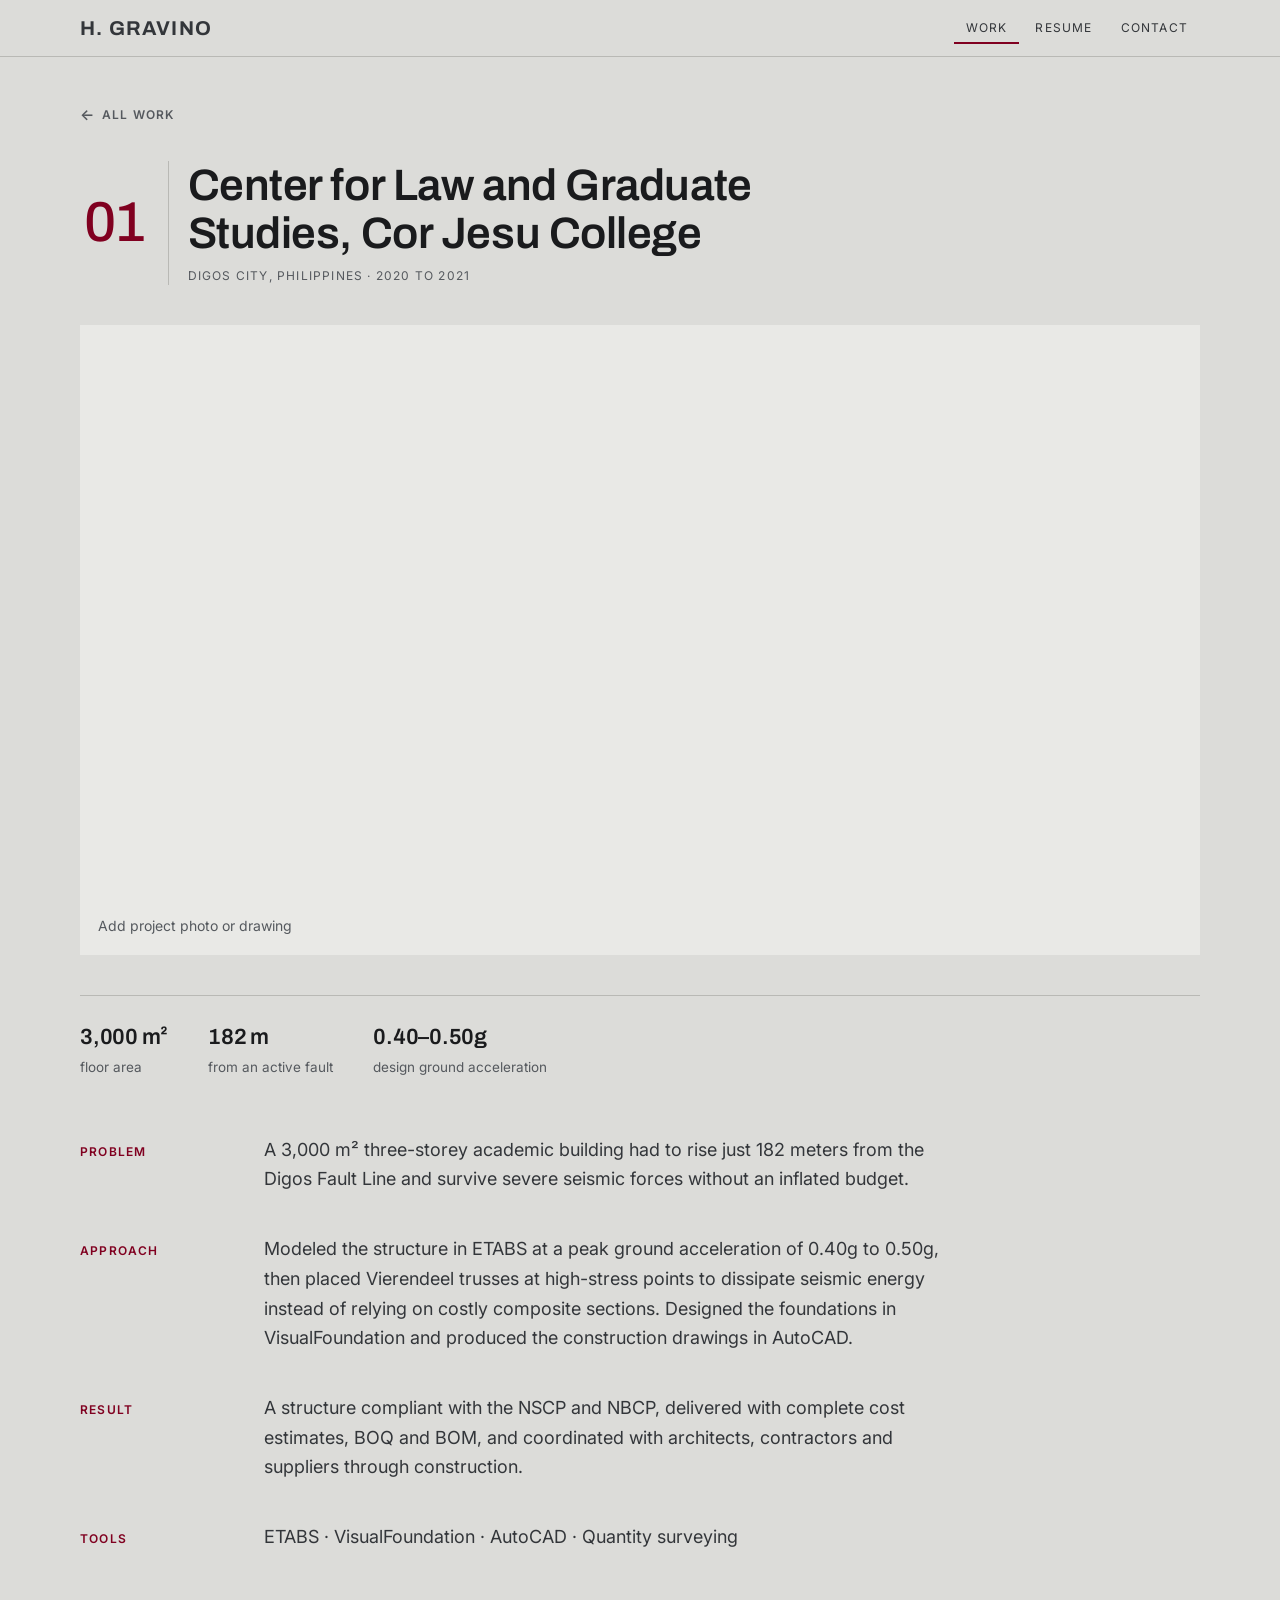
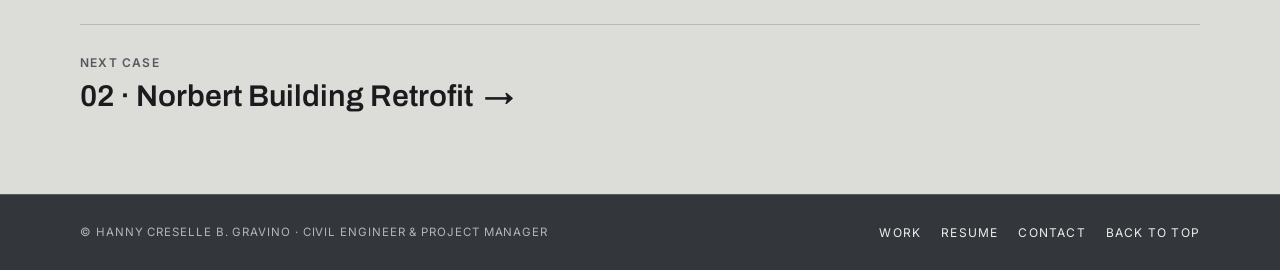
==== case-cor-jesu-law.html @ 407942d7 "Give each selected work case its own page - Home page cases show only the short Problem/Approach/Res" ====
<!doctype html>
<html lang="en">
<head>
<meta charset="utf-8">
<meta name="viewport" content="width=device-width, initial-scale=1">
<title>Center for Law and Graduate Studies · Gravino Engineering</title>
<meta name="description" content="Center for Law and Graduate Studies: A 3,000 m&sup2; academic building just 182 m from the Digos Fault Line, with no room for an inflated budget.">
<link rel="preconnect" href="https://fonts.googleapis.com">
<link rel="preconnect" href="https://fonts.gstatic.com" crossorigin>
<link href="https://fonts.googleapis.com/css2?family=Archivo:wght@500;600;700&family=Inter:wght@400;500;600&display=swap" rel="stylesheet">
<link rel="stylesheet" href="styles.css">
</head>
<body>
<div id="top"></div>

<header class="site-nav">
  <div class="wrap nav-inner">
    <a class="wordmark" href="index.html#top">H. Gravino</a>
    <nav aria-label="Main">
      <ul class="nav-links">
        <li><a href="index.html#work" aria-current="true">Work</a></li>
        <li><a href="resume.html">Resume</a></li>
        <li><a href="contact.html">Contact</a></li>
      </ul>
    </nav>
  </div>
</header>

<main>
  <article class="case-page">
    <div class="wrap">
      <a class="case-back" href="index.html#work">All work</a>
      <div class="case-head">
        <span class="case-num" aria-hidden="true">01</span>
        <div class="case-heading">
          <h1>Center for Law and Graduate Studies, Cor Jesu College</h1>
          <p class="case-meta">Digos City, Philippines &middot; 2020 to 2021</p>
        </div>
      </div>
      <figure class="case-media">
        <div class="case-photo"><span>Add project photo or drawing</span></div>
      </figure>
      <ul class="case-figures">
        <li><strong>3,000 m&sup2;</strong><span>floor area</span></li>
        <li><strong>182 m</strong><span>from an active fault</span></li>
        <li><strong>0.40&ndash;0.50g</strong><span>design ground acceleration</span></li>
      </ul>
      <div class="case-sections">
        <section class="case-section">
          <h2>Problem</h2>
          <p>A 3,000 m&sup2; three-storey academic building had to rise just 182 meters from the Digos Fault Line and survive severe seismic forces without an inflated budget.</p>
        </section>
        <section class="case-section">
          <h2>Approach</h2>
          <p>Modeled the structure in ETABS at a peak ground acceleration of 0.40g to 0.50g, then placed Vierendeel trusses at high-stress points to dissipate seismic energy instead of relying on costly composite sections. Designed the foundations in VisualFoundation and produced the construction drawings in AutoCAD.</p>
        </section>
        <section class="case-section">
          <h2>Result</h2>
          <p>A structure compliant with the NSCP and NBCP, delivered with complete cost estimates, BOQ and BOM, and coordinated with architects, contractors and suppliers through construction.</p>
        </section>
        <section class="case-section">
          <h2>Tools</h2>
          <p>ETABS &middot; VisualFoundation &middot; AutoCAD &middot; Quantity surveying</p>
        </section>
      </div>
      <a class="case-next" href="case-norbert-retrofit.html">
        <span class="case-next-label">Next case</span>
        <span class="case-next-title">02 &middot; Norbert Building Retrofit</span>
      </a>
    </div>
  </article>
</main>

<footer class="site-foot">
  <div class="wrap foot-inner">
    <span>&copy; Hanny Creselle B. Gravino &middot; Civil Engineer &amp; Project Manager</span>
    <nav aria-label="Footer">
      <ul class="foot-links">
        <li><a href="index.html#work">Work</a></li>
        <li><a href="resume.html">Resume</a></li>
        <li><a href="contact.html">Contact</a></li>
        <li><a href="#top">Back to top</a></li>
      </ul>
    </nav>
  </div>
</footer>
</body>
</html>
---- styles.css ----
:root{
  --hero-measure:980px;
  --tab-bar-height:44px;
  --bg:#DCDCD9;
  --panel:#E9E9E6;
  --heading:#1A1B1D;
  --ink:#33363A;
  --ink-muted:#55595E;
  --rule:#B9B9B5;
  --rule-strong:#8A8C8F;
  --button-soft:#C4C4C0;
  --button-soft-hover:#B9B9B5;
  --accent:#800020;
  --accent-on:#FFFFFF;
  --accent-text:#800020;
  --band:#33363A;
  --band-ink:#ECECEA;
  --band-line:rgba(255,255,255,0.18);
  --band-hover:#3B3E43;
  --accent-on-band:#E6A3B0;
  --band-muted:#B4B6B8;
  --card:#E9E9E6;
  --card-line:#C9C9C5;
  --card-hover:#E1E1DD;

  --font-display:'Archivo','Segoe UI',sans-serif;
  --font-body:'Inter','Segoe UI',sans-serif;
}
*{box-sizing:border-box;}
/* The canvas is graphite so short pages continue the footer below it; body keeps the grey page colour. */
html{background:var(--band);}
html:has(.site-foot--light){background:var(--bg);}
body{margin:0;}
[hidden]{display:none !important;}
.sr-only{position:absolute; width:1px; height:1px; overflow:hidden; clip-path:inset(50%); white-space:nowrap;}
body{
  background:var(--bg);
  color:var(--ink);
  font-family:var(--font-body);
  font-size:17px;
  line-height:1.6;
}
@media (prefers-reduced-motion: no-preference){
  html{scroll-behavior:smooth;}
  a, .btn{transition:background-color 180ms, color 180ms, border-color 180ms;}
}
h1,h2,h3{
  font-family:var(--font-display);
  color:var(--heading);
  letter-spacing:-0.01em;
  text-wrap:balance;
  margin:0;
  font-weight:600;
}
p{margin:0;}
.nowrap{white-space:nowrap;}
a{color:inherit;}
a:focus-visible, .btn:focus-visible{outline:3px solid var(--ink); outline-offset:3px;}
.band a:focus-visible, .band .btn:focus-visible{outline-color:var(--band-ink);}
.wrap{
  max-width:1160px;
  margin:0 auto;
  padding-inline:max(20px, env(safe-area-inset-left, 0px)) max(20px, env(safe-area-inset-right, 0px));
}
.label{
  display:flex;
  align-items:center;
  gap:10px;
  font-family:var(--font-body);
  font-size:12px;
  letter-spacing:0.12em;
  text-transform:uppercase;
  color:var(--accent-text);
}
.label::before{content:""; width:20px; height:3px; background:var(--accent); flex:none;}

.btn{
  display:inline-block;
  padding:13px 24px;
  font-family:var(--font-body);
  font-size:13px;
  letter-spacing:0.1em;
  text-transform:uppercase;
  text-decoration:none;
  border:2px solid transparent;
  cursor:pointer;
}
.btn-primary{background:var(--accent); color:var(--accent-on); border-color:var(--accent);}
.btn-primary:hover{background:var(--ink); border-color:var(--ink); color:var(--bg);}
.btn-ghost{border-color:var(--ink); color:var(--ink);}
.btn-ghost:hover{background:var(--accent); border-color:var(--accent); color:var(--accent-on);}

.placeholder{
  border:2px dashed var(--rule-strong);
  padding:18px;
  font-size:15px;
  color:var(--ink-muted);
}
.ph-tag{
  display:inline-block;
  font-family:var(--font-body);
  font-size:11px;
  letter-spacing:0.1em;
  text-transform:uppercase;
  color:var(--accent-text);
  border:1px solid var(--accent);
  padding:2px 8px;
  margin-bottom:8px;
}

/* NAV */
header.site-nav{
  position:sticky;
  top:env(safe-area-inset-top, 0px);
  z-index:10;
  background:var(--bg);
  border-bottom:1px solid var(--rule);
}
.nav-inner{
  display:flex;
  align-items:center;
  justify-content:space-between;
  gap:12px 24px;
  flex-wrap:wrap;
  padding-block:12px;
}
.wordmark{
  font-family:var(--font-display);
  font-weight:700;
  font-size:20px;
  letter-spacing:0.06em;
  text-transform:uppercase;
  text-decoration:none;
}
.nav-links{display:flex; gap:4px; flex-wrap:wrap; list-style:none; margin:0; padding:0;}
.nav-links a{
  display:block;
  padding:6px 12px;
  font-family:var(--font-body);
  font-size:12px;
  letter-spacing:0.1em;
  text-transform:uppercase;
  text-decoration:none;
  color:var(--ink);
}
.nav-links a:hover{background:var(--accent); color:var(--accent-on);}
/* "page" marks the current page; "true" marks the current section (Work, on the case pages). */
.nav-links a[aria-current]{box-shadow:inset 0 -2px 0 var(--accent);}
.nav-links a[aria-current]:hover{box-shadow:none;}

/* PROFILE */
.hero{
  display:flex;
  flex-direction:column;
  align-items:center;
  text-align:center;
  padding-block:64px 48px;
}
.hero h1{
  max-width:var(--hero-measure);
  font-size:clamp(30px, 5vw, 56px);
  line-height:1.1;
  letter-spacing:-0.01em;
}
.specialties{
  list-style:none;
  margin:26px 0 0;
  padding:0;
  display:flex;
  width:fit-content;
  max-width:100%;
  border:1px solid var(--rule-strong);
  border-radius:999px;
  background:var(--panel);
  overflow:hidden;
}
.specialties li{
  padding:12px clamp(12px, 1.7vw, 24px);
  font-family:var(--font-display);
  font-weight:500;
  font-size:clamp(15px, 1.35vw, 17px);
  line-height:1.15;
  letter-spacing:-0.005em;
  white-space:nowrap;
}
.specialties li + li{border-left:1px solid var(--rule-strong);}
@media (max-width:560px){
  .specialties{flex-direction:column; border-radius:28px; width:100%;}
  .specialties li{padding:11px 22px; white-space:normal;}
  .specialties li + li{border-left:none; border-top:1px solid var(--rule-strong);}
}
.hero .actions{margin-top:30px; display:flex; gap:14px; flex-wrap:wrap; justify-content:center;}
.hero-photo{
  position:relative;
  height:clamp(240px, 40vw, 520px);
  background:var(--rule);
  overflow:hidden;
}
.hero-photo::after{
  content:"";
  position:absolute;
  right:0; bottom:0;
  width:clamp(72px, 13vw, 190px);
  height:clamp(72px, 13vw, 190px);
  background:var(--accent);
}
.hero-photo .wrap{
  position:relative;
  height:100%;
  display:flex;
  flex-direction:column;
  justify-content:flex-end;
  align-items:flex-start;
  padding-block:20px;
  font-size:15px;
  color:var(--ink);
  z-index:1;
}
.headshot{
  display:block;
  width:100%;
  max-width:260px;
  height:auto;
  aspect-ratio:4/5;
  object-fit:cover;
  background:var(--panel);
}
@media (max-width:860px){
  .hero{padding-block:44px 36px;}
}

.band{display:flow-root; overflow-x:clip; background:var(--band); color:var(--band-ink);}
.stats{
  display:grid;
  grid-template-columns:repeat(5, 1fr);
  gap:1px;
  margin:0;
  padding:0;
  list-style:none;
  overflow:hidden;
  border:1px solid var(--band-line);
  border-radius:6px;
}
.quals{padding-block:48px;}
.stat{display:grid; grid-row:span 2; grid-template-rows:subgrid; row-gap:10px; background:var(--band); box-shadow:-1px 0 0 var(--band-line), 0 -1px 0 var(--band-line); padding:26px 24px 28px;}
.stat .num{
  font-family:var(--font-display);
  font-weight:600;
  align-self:start;
  font-size:18px;
  line-height:1.3;
  letter-spacing:-0.01em;
  color:var(--band-ink);
  font-variant-numeric:tabular-nums;
}
.stat .cap{font-size:14.5px; line-height:1.6; color:var(--band-muted);}
@media (max-width:1024px){
  .stats{grid-template-columns:repeat(6, 1fr);}
  .stat{grid-column:span 2;}
  .stat:nth-child(n+4){grid-column:span 3;}
}
/* Light variant of the table for sections on the page background. */
.quals--light{padding-block:40px 0;}
.quals--light .stats{border-color:var(--rule);}
.quals--light .stat{background:var(--bg); box-shadow:-1px 0 0 var(--rule), 0 -1px 0 var(--rule);}
.quals--light .stat .num{color:var(--heading);}
.quals--light .stat .cap{color:var(--ink-muted);}
@media (max-width:640px){.stats{grid-template-columns:1fr;} .quals{padding-block:32px;} .stat, .stat:nth-child(n+4){grid-column:auto; padding:22px 20px;}}

.career{
  display:grid;
  grid-template-columns:1.5fr 1fr;
  gap:56px;
  padding-block:64px 72px;
}
.section-title{
  font-size:clamp(30px, 4.2vw, 48px);
  line-height:1.05;
}
.career h2.section-title{font-size:clamp(26px, 3vw, 36px);}
.timeline{margin-top:24px; display:flex; flex-direction:column; gap:30px;}
.t-row{
  position:relative;
  padding-left:28px;
  display:grid;
  grid-template-columns:170px 1fr;
  gap:20px;
}
.t-row::before{
  content:"";
  position:absolute;
  left:0; top:6px;
  width:11px; height:11px;
  border-radius:50%;
  background:var(--accent);
  box-shadow:0 0 0 3px var(--bg);
}
.t-row::after{
  content:"";
  position:absolute;
  left:5px; top:17px; bottom:-36px;
  width:1px;
  background:var(--rule);
}
.timeline .t-row:last-child::after{display:none;}
/* Liquid fill (enabled by script): a graphite rail with burgundy flowing down it as the page scrolls. */
.timeline.tl-anim{position:relative; --fill-duration:450ms;}
.timeline.tl-anim .t-row::after{display:none;}
.timeline.tl-anim::before, .timeline.tl-anim::after{content:""; position:absolute; left:4.5px; top:var(--rail-top, 0px); width:2px; z-index:0;}
.timeline.tl-anim::before{height:var(--rail-height, 0px); background:var(--rule-strong);}
.timeline.tl-anim::after{height:var(--fill, 0px); background:var(--accent); transition:height var(--fill-duration) cubic-bezier(0.4, 0, 0.2, 1);}
.timeline.tl-anim .t-row::before{z-index:1; background:var(--rule-strong); transition:background-color 200ms ease-out var(--dot-delay, 0ms);}
.timeline.tl-anim .t-row:first-child::before, .timeline.tl-anim .t-row.is-filled::before{background:var(--accent);}
.t-date{
  font-family:var(--font-body);
  font-size:12.5px;
  letter-spacing:0.04em;
  color:var(--ink-muted);
  padding-top:4px;
}
.t-role{font-weight:600; font-size:18px; line-height:1.3;}
.t-org{color:var(--ink-muted); font-size:15.5px; margin-top:2px;}
.t-logo{display:block; width:48px; height:48px; object-fit:contain; object-position:left center; margin-bottom:10px;}
.timeline--logos{gap:44px;}
.career .placeholder{margin-top:24px;}
/* The headshot's top edge sits on the divider under the tab buttons. */
.career-side{margin-top:var(--tab-bar-height);}
.career-side .placeholder{margin-top:0;}
.tab-list{display:flex; flex-wrap:wrap; gap:4px 28px; border-bottom:1px solid var(--rule);}
.tab{
  min-height:var(--tab-bar-height);
  padding:10px 0;
  background:none;
  border:0;
  cursor:pointer;
  font-family:var(--font-body);
  font-size:13px;
  font-weight:600;
  letter-spacing:0.1em;
  text-transform:uppercase;
  color:var(--ink-muted);
  box-shadow:inset 0 -2px 0 transparent;
  transition:color 180ms, box-shadow 180ms;
}
.tab:hover{color:var(--heading);}
.tab[aria-selected="true"]{color:var(--heading); box-shadow:inset 0 -2px 0 var(--accent);}
.tab:focus-visible{outline:3px solid var(--ink); outline-offset:3px;}
.tab-panel + .tab-panel{margin-top:56px;}
.tab-panel:focus-visible{outline:3px solid var(--ink); outline-offset:6px;}
.tabs-ready .tab-panel{margin-top:32px;}
/* With tabs active the tab label names the panel, so the heading is kept for screen readers only. */
.tabs-ready .tab-panel > .section-title{position:absolute; width:1px; height:1px; overflow:hidden; clip-path:inset(50%); white-space:nowrap;}
.tabs-ready .tab-panel > .timeline{margin-top:0;}
@media (prefers-reduced-motion: no-preference){
  .tabs-ready .tab-panel:not([hidden]){animation:tab-in 200ms ease-out;}
}
@media (prefers-reduced-motion: no-preference){
  .tab.is-popping{animation:tab-pop 260ms cubic-bezier(0.34, 1.56, 0.64, 1);}
}
@keyframes tab-pop{0%{transform:scale(1);} 45%{transform:scale(1.08);} 100%{transform:scale(1);}}
@keyframes tab-in{from{opacity:0.35;} to{opacity:1;}}
@media (max-width:860px){
  .career{grid-template-columns:1fr; gap:36px; padding-block:48px 56px;}
  .career-side{margin-top:0;}
}
@media (max-width:520px){
  .t-row{grid-template-columns:1fr; gap:4px;}
}

/* SECTIONS */
section.block{
  padding-block:72px;
  border-top:1px solid var(--rule);
}
section.work{border-top:none;}
.cases{margin-top:56px; display:grid; gap:56px;}
.case + .case{border-top:1px solid var(--rule); padding-top:56px;}
.case{
  display:grid;
  grid-template-columns:6fr 5fr;
  column-gap:clamp(32px, 5vw, 72px);
  row-gap:0;
  align-items:start;
}
.case-media{margin:0; grid-column:1; grid-row:1;}
/* Header and story sit beside the photo; the figures divider starts where the photo ends. */
.case-body{display:contents;}
.case-main{grid-column:2; grid-row:1; min-width:0;}
.case-extra{grid-column:2; grid-row:2; min-width:0;}
.case-photo{
  aspect-ratio:4/3;
  background:var(--panel);
  display:flex;
  align-items:flex-end;
  padding:18px;
  font-size:14px;
  color:var(--ink-muted);
}
.case-head{--num-size:clamp(44px, 4.4vw, 60px); display:flex; align-items:center; gap:20px;}
.case-heading{position:relative; min-width:0; padding-left:20px;}
/* A 1px divider between the number and the title block. */
.case-heading::before{content:""; position:absolute; top:0; bottom:0; left:0; width:1px; background:var(--rule);}
.case-num{
  display:block;
  flex:none;
  position:relative;
  z-index:1;
  width:1.2em;
  text-align:center;
  font-variant-numeric:tabular-nums;
  font-family:var(--font-display);
  font-weight:500;
  font-size:var(--num-size);
  line-height:1;
  letter-spacing:-0.04em;
  color:var(--accent-text);
}
.case-meta{
  margin-top:8px;
  font-size:12px;
  letter-spacing:0.1em;
  text-transform:uppercase;
  color:var(--ink-muted);
}
.case h3{font-size:clamp(22px, 2.2vw, 28px); line-height:1.2;}
.case-figures{list-style:none; margin:0; padding:24px 0 0; border-top:1px solid var(--rule); display:flex; flex-wrap:wrap; gap:16px 40px;}
.case-figures li{display:grid; gap:2px;}
.case-figures strong{
  font-family:var(--font-display);
  font-weight:600;
  font-size:22px;
  letter-spacing:-0.01em;
  color:var(--heading);
  font-variant-numeric:tabular-nums;
}
.case-figures span{font-size:13.5px; color:var(--ink-muted);}
.case-story{margin-top:20px;}
.case-story dl{margin:0; display:grid; gap:12px;}
.story-row{display:grid; grid-template-columns:108px 1fr; gap:16px; align-items:baseline;}
.story-row dt{
  font-size:12px;
  font-weight:600;
  letter-spacing:0.1em;
  text-transform:uppercase;
  color:var(--accent-text);
}
.story-row dd{margin:0; font-size:16px; line-height:1.55; max-width:52ch; text-wrap:pretty;}
.case-link{
  margin-top:28px;
  display:inline-flex;
  align-items:center;
  gap:12px;
  min-height:44px;
  padding:12px 20px;
  background:var(--button-soft);
  font-size:13px;
  font-weight:600;
  letter-spacing:0.1em;
  text-transform:uppercase;
  text-decoration:none;
  color:var(--accent-text);
}
.case-link::after{content:"\2192"; font-size:15px; letter-spacing:0; transition:transform 180ms;}
.case-link:hover{background:var(--button-soft-hover);}
.case-link:hover::after{transform:translateX(3px);}
.case-link:focus-visible{outline:3px solid var(--ink); outline-offset:3px;}
@media (prefers-reduced-motion: reduce){ .case-link::after{transition:none;} }
@media (max-width:520px){
  .story-row{grid-template-columns:1fr; gap:2px;}
}

/* Dedicated case pages */
.case-page{padding-block:40px 80px;}
.case-back{
  display:inline-flex;
  align-items:center;
  gap:8px;
  padding-block:6px;
  font-size:12px;
  font-weight:600;
  letter-spacing:0.1em;
  text-transform:uppercase;
  text-decoration:none;
  color:var(--ink-muted);
}
.case-back::before{content:"\2190"; font-size:15px; letter-spacing:0; transition:transform 180ms;}
.case-back:hover{color:var(--accent-text);}
.case-back:hover::before{transform:translateX(-3px);}
.case-page .case-head{margin-top:28px;}
.case-page h1{font-size:clamp(28px, 3.6vw, 44px); line-height:1.1;}
.case-page .case-media{margin:40px 0 0;}
.case-page .case-photo{aspect-ratio:16/9;}
.case-page .case-figures{margin-top:40px;}
.case-sections{margin-top:56px; display:grid; gap:40px; max-width:880px;}
.case-section{display:grid; grid-template-columns:160px 1fr; gap:24px; align-items:baseline;}
.case-section h2{
  font-family:var(--font-body);
  font-size:12px;
  font-weight:600;
  letter-spacing:0.1em;
  text-transform:uppercase;
  color:var(--accent-text);
}
.case-section p{margin:0; font-size:18px; line-height:1.65; max-width:62ch; text-wrap:pretty;}
.case-next{
  margin-top:72px;
  padding-top:28px;
  border-top:1px solid var(--rule);
  display:grid;
  gap:6px;
  text-decoration:none;
  color:var(--heading);
}
.case-next-label{font-size:12px; font-weight:600; letter-spacing:0.1em; text-transform:uppercase; color:var(--ink-muted);}
.case-next-title{font-family:var(--font-display); font-weight:600; font-size:clamp(22px, 2.4vw, 30px); line-height:1.2;}
.case-next-title::after{content:"\2192"; display:inline-block; margin-left:0.35em; transition:transform 180ms;}
.case-next:hover .case-next-title{color:var(--accent-text);}
.case-next:hover .case-next-title::after{transform:translateX(4px);}
@media (max-width:640px){.case-section{grid-template-columns:1fr; gap:6px;} .case-sections{gap:28px;}}
@media (prefers-reduced-motion: reduce){ .case-back::before, .case-next-title::after{transition:none;} }
@media (max-width:860px){
  .cases{gap:40px;}
  .case + .case{padding-top:40px;}
  .case{grid-template-columns:1fr; row-gap:24px;}
  .case-media, .case-main, .case-extra{grid-column:1; grid-row:auto;}
}


.band .section-title{color:var(--band-ink);}
/* Certifications use the hero pill colour (--card = --panel): graphite headline, framed table. */
.creds-band{display:flow-root; background:var(--card);}
.creds-wrap{padding-block:72px;}
.cred-table{margin-top:8px;}
.cred-grid{display:grid; grid-template-columns:repeat(3, 1fr); gap:1px; margin:0; padding:0; list-style:none; overflow:hidden; border:1px solid var(--card-line); border-radius:6px;}
/* Issuer logos sit directly on the card in their own colours, no backing tile. */
.cred-cell{display:flex; background:var(--card); box-shadow:-1px 0 0 var(--card-line), 0 -1px 0 var(--card-line), -1px -1px 0 var(--card-line);}
.cred-open{
  display:flex;
  flex-direction:column;
  gap:10px;
  width:100%;
  padding:26px 24px 28px;
  color:var(--heading);
  text-decoration:none;
  transition:background-color 180ms;
}
.cred-open:hover{background:var(--card-hover);}
.cred-open:focus-visible{outline:3px solid var(--heading); outline-offset:-3px;}
/* Issuer logo stacks above the title in a 48px row, left-aligned like the school logos on the Education tab. */
.cred-open{--cred-logo:48px;}
.cred-logo{flex:none; display:flex; align-items:center; height:var(--cred-logo);}
.cred-logo img{display:block;}
.cred-title{font-family:var(--font-display); font-weight:600; font-size:18px; line-height:1.3; letter-spacing:-0.01em;}
.cred-desc{flex:1; font-size:14.5px; line-height:1.6; color:var(--ink-muted);}
.cred-view{display:inline-flex; align-items:center; gap:8px; font-size:12.5px; font-weight:600; letter-spacing:0.1em; text-transform:uppercase; color:var(--accent-text);}
.cred-view::after{content:"\2192"; font-size:15px; letter-spacing:0; transition:transform 180ms;}
.cred-open:hover .cred-view::after{transform:translateX(3px);}
@media (max-width:1024px){ .cred-grid{grid-template-columns:repeat(2, 1fr);} }
@media (max-width:640px){ .cred-grid{grid-template-columns:1fr;} .creds-wrap{padding-block:56px;} }
@media (prefers-reduced-motion: reduce){ .cred-open, .cred-view::after{transition:none;} }

.cert-dialog{
  padding:0;
  border:0;
  max-width:min(94vw, 1100px);
  max-height:94vh;
  background:var(--panel);
  color:var(--ink);
  box-shadow:0 24px 64px rgba(0,0,0,0.35);
}
.cert-dialog::backdrop{background:rgba(20,21,23,0.78);}
.cert-dialog-bar{display:flex; align-items:center; justify-content:space-between; gap:16px; padding:10px 10px 10px 20px;}
.cert-dialog-bar h3{font-size:17px; line-height:1.3;}
.cert-close{
  flex:none;
  width:44px;
  height:44px;
  border:0;
  background:var(--button-soft);
  color:var(--accent-text);
  font-size:24px;
  line-height:1;
  cursor:pointer;
}
.cert-close:hover{background:var(--button-soft-hover);}
.cert-close:focus-visible{outline:3px solid var(--ink); outline-offset:2px;}
.cert-image{
  display:block;
  max-width:min(94vw, 1100px);
  max-height:calc(94vh - 64px);
  width:auto;
  height:auto;
  margin:0 auto;
  object-fit:contain;
  background:#fff;
}
#training .timeline{margin-top:32px;}

/* CONTACT */
.contact{padding-block:80px 72px;}
.contact .section-title{color:var(--band-ink);}
.contact-grid{
  margin-top:40px;
  display:grid;
  grid-template-columns:1fr 1fr;
  gap:56px;
  align-items:start;
}
.contact-note{font-size:19px; max-width:40ch; color:var(--band-ink);}
.contact-lines{border-top:1px solid rgba(255,255,255,0.18);}
.c-row{
  display:grid;
  grid-template-columns:120px 1fr;
  gap:16px;
  padding-block:15px;
  border-bottom:1px solid rgba(255,255,255,0.18);
  align-items:baseline;
}
.c-row .k{
  font-family:var(--font-body);
  font-size:11.5px;
  letter-spacing:0.1em;
  text-transform:uppercase;
  color:var(--band-muted);
}
.c-row .v{font-family:var(--font-body); font-size:14px; color:var(--band-ink);}

/* Contact rows as actions: email/phone copy, LinkedIn opens.
   Hover grows a burgundy tile behind the icon from the left (same move as the case-number divider);
   copying swaps the icon for a check that draws in with a small pop. */
.c-action{
  grid-template-columns:120px 1fr auto;
  align-items:center;
  width:100%;
  margin:0;
  padding-inline:0;
  border:0;
  border-bottom:1px solid var(--band-line);
  background:none;
  font:inherit;
  color:var(--band-ink);
  text-align:left;
  text-decoration:none;
  cursor:pointer;
}
/* The tile hugs the icon and its label; its height matches the 28px icon badge. */
.c-action .k{
  position:relative;
  display:flex;
  align-items:center;
  gap:4px;
  width:fit-content;
  height:28px;
  margin-block:-6px;
  padding-right:10px;
}
.c-badge{
  position:relative;
  flex:none;
  display:grid;
  place-items:center;
  width:28px;
  height:28px;
}
.k-label{position:relative; transition:color 120ms ease;}
.c-action .k::before{
  content:"";
  position:absolute;
  inset:0;
  background:var(--accent);
  clip-path:inset(0 100% 0 0 round 4px);
  transition:clip-path 180ms cubic-bezier(0.2, 0, 0, 1);
}
.c-icon, .c-check{
  position:relative;
  grid-area:1 / 1;
  width:16px;
  height:16px;
  fill:none;
  stroke:currentColor;
  stroke-width:1.5;
  stroke-linecap:round;
  stroke-linejoin:round;
}
.c-icon{color:var(--band-muted); transition:color 120ms ease, opacity 120ms ease;}
.c-check{color:var(--accent-on); stroke-width:2; opacity:0;}
.c-check path{stroke-dasharray:1; stroke-dashoffset:1;}
.c-val{
  background:linear-gradient(var(--accent-on-band), var(--accent-on-band)) no-repeat left bottom / 0 1px;
  padding-bottom:2px;
  transition:background-size 180ms cubic-bezier(0.2, 0, 0, 1);
}
.c-hint{
  font-family:var(--font-body);
  font-size:11.5px;
  letter-spacing:0.1em;
  text-transform:uppercase;
  color:var(--accent-on-band);
  opacity:0;
  transition:opacity 150ms ease;
}
.c-arrow{display:inline-block; transition:transform 180ms cubic-bezier(0.2, 0, 0, 1);}
.c-action:hover .k::before, .c-action:focus-visible .k::before, .c-action.is-copied .k::before{clip-path:inset(0 round 4px);}
.c-action:hover .c-icon, .c-action:focus-visible .c-icon, .c-action:hover .k-label, .c-action:focus-visible .k-label, .c-action.is-copied .k-label{color:var(--accent-on);}
.c-action:hover .c-val, .c-action:focus-visible .c-val{background-size:100% 1px;}
.c-action:hover .c-hint, .c-action:focus-visible .c-hint, .c-action.is-copied .c-hint{opacity:1;}
.c-action:hover .c-arrow, .c-action:focus-visible .c-arrow{transform:translate(2px, -2px);}
.c-action:focus-visible{outline:2px solid var(--band-ink); outline-offset:4px;}
.c-action.is-copied .c-icon{opacity:0; transition:none;}
.c-action.is-copied .c-check{opacity:1;}
.c-action.is-copied .c-badge{animation:c-pop 260ms cubic-bezier(0.34, 1.56, 0.64, 1);}
.c-action.is-copied .c-check path{animation:c-draw 220ms cubic-bezier(0.2, 0, 0, 1) 40ms forwards;}
.c-action.is-copied .c-hint{opacity:1; animation:c-rise 200ms cubic-bezier(0.2, 0, 0, 1);}
@keyframes c-pop{50%{transform:scale(1.15);}}
@keyframes c-draw{to{stroke-dashoffset:0;}}
@keyframes c-rise{from{opacity:0; transform:translateY(6px);}}
@media (prefers-reduced-motion: reduce){
  .c-action .k::before, .c-icon, .k-label, .c-val, .c-hint, .c-arrow{transition:none;}
  .c-action.is-copied .c-badge, .c-action.is-copied .c-hint{animation:none;}
  .c-action.is-copied .c-check path{animation:none; stroke-dashoffset:0;}
  .c-action:hover .c-arrow, .c-action:focus-visible .c-arrow{transform:none;}
}
@media (max-width:760px){.contact-grid{grid-template-columns:1fr; gap:36px;}}

/* Full-bleed graphite footer; the top rule keeps it distinct from the graphite contact band. */
footer.site-foot{
  background:var(--band);
  border-top:1px solid var(--band-line);
  font-family:var(--font-body);
  font-size:11.5px;
  letter-spacing:0.08em;
  text-transform:uppercase;
  color:var(--band-muted);
}
.foot-inner{
  align-items:center;
  padding-block:22px;
  display:flex;
  justify-content:space-between;
  gap:12px;
  flex-wrap:wrap;
}

.page-head{padding-block:56px 8px;}
.page-head h1{margin-top:14px; font-size:clamp(34px, 4.6vw, 52px); line-height:1.05;}
.page-head + .career{padding-top:40px;}

.contact-note{margin-top:20px;}
.contact-lines{margin-top:32px;}

#contact-form{display:grid; gap:18px;}
.field{display:grid; gap:6px;}
.field label{
  font-size:12px;
  font-weight:500;
  letter-spacing:0.1em;
  text-transform:uppercase;
  color:var(--band-muted);
}
.field .opt{text-transform:none; letter-spacing:0;}
.field input, .field textarea{
  width:100%;
  min-height:46px;
  padding:11px 14px;
  font:inherit;
  font-size:16px;
  color:var(--band-ink);
  background:rgba(255,255,255,0.06);
  border:1px solid rgba(255,255,255,0.5);
  border-radius:0;
}
.field textarea{resize:vertical; min-height:140px;}
.field input:focus-visible, .field textarea:focus-visible{outline:2px solid var(--band-ink); outline-offset:2px; border-color:var(--band-ink);}
.field [aria-invalid="true"]{border-color:#FF9AA8;}
.field-err{font-size:14px; color:#FFB3BD;}
#contact-form .btn{justify-self:start; min-height:46px;}
#contact-form .btn:disabled{opacity:0.6; cursor:progress;}
.form-status{font-size:15px; min-height:1.6em; color:var(--band-ink);}
.form-status[data-kind="error"]{color:#FFB3BD;}
.hp{position:absolute; left:-9999px; width:1px; height:1px; opacity:0;}

.hero-stage{position:relative; overflow-x:clip;}
.hero-stage > .hero{position:relative; z-index:1;}
.hero-art{
  display:none;
  position:absolute;
  bottom:0;
  width:min(260px, calc(50% - var(--hero-measure) / 2 - 48px));
  height:auto;
  color:var(--rule-strong);
  opacity:0.45;
  pointer-events:none;
}
.hero-art--left{right:calc(50% + var(--hero-measure) / 2 + 24px);}
.hero-art--right{left:calc(50% + var(--hero-measure) / 2 + 24px);}
@media (min-width:1320px){ .hero-art{display:block;} }

/* Line art motion: strokes draw in on load; crane and frame respond to scroll via --p (0 to 1). */
.hero-art [pathLength]{stroke-dasharray:1; stroke-dashoffset:0;}
@keyframes art-draw{from{stroke-dashoffset:1; stroke-opacity:0;} 1%{stroke-opacity:1;} to{stroke-dashoffset:0;}}
.hero-art{--art-seg:0.22s;}
@media (prefers-reduced-motion: no-preference){
  /* Each stroke draws on its own, one after another, like a pen drafting the drawing. */
  .hero-art [pathLength]{animation:art-draw var(--art-seg) cubic-bezier(0.4, 0, 0.2, 1) both; animation-delay:calc(var(--i, 0) * var(--art-step));}
}
.art-jib{transform-box:view-box; transform-origin:190px 44px; transform:rotate(calc(var(--p, 0) * -10deg));}
.art-hook-line{transform-box:view-box; transform-origin:112px 48px; transform:scaleY(calc(1 + var(--p, 0) * 0.25));}
.art-hook{transform:translateY(calc(var(--p, 0) * 25.5px));}
.art-frame{transform-box:view-box; transform-origin:130px 318px; transform:scaleY(calc(0.94 + var(--p, 0) * 0.06));}
.art-truss{opacity:calc(0.35 + var(--p, 0) * 0.65);}
@media (prefers-reduced-motion: reduce){
  .hero-stage{--p:1;}
}

.band .btn-primary:hover{background:var(--band-ink); border-color:var(--band-ink); color:var(--band);}

html{scroll-padding-top:80px;}
@media (max-width:640px){ html{scroll-padding-top:120px;} }

.foot-links{display:flex; flex-wrap:wrap; gap:4px 20px; list-style:none; margin:0; padding:0;}
.foot-links a{display:block; padding-block:6px; font-size:12px; letter-spacing:0.1em; text-decoration:none; color:var(--band-ink);}
.foot-links a:hover{color:var(--accent-on-band);}
.foot-links a:focus-visible{outline-color:var(--band-ink);}
.foot-links a[aria-current="page"]{box-shadow:inset 0 -2px 0 var(--accent-on-band);}
/* Contact page uses the light footer, so it stands apart from the graphite contact band. */
footer.site-foot--light{background:none; border-top:0; color:var(--ink-muted);}
.site-foot--light .foot-links a{color:var(--ink);}
.site-foot--light .foot-links a:hover{color:var(--accent-text);}
.site-foot--light .foot-links a:focus-visible{outline-color:var(--heading);}
.site-foot--light .foot-links a[aria-current="page"]{box-shadow:inset 0 -2px 0 var(--accent);}

.cv-download{margin-top:24px; display:flex; align-items:center; flex-wrap:wrap; gap:10px 16px;}
.cv-meta{font-size:13px; color:var(--ink-muted);}
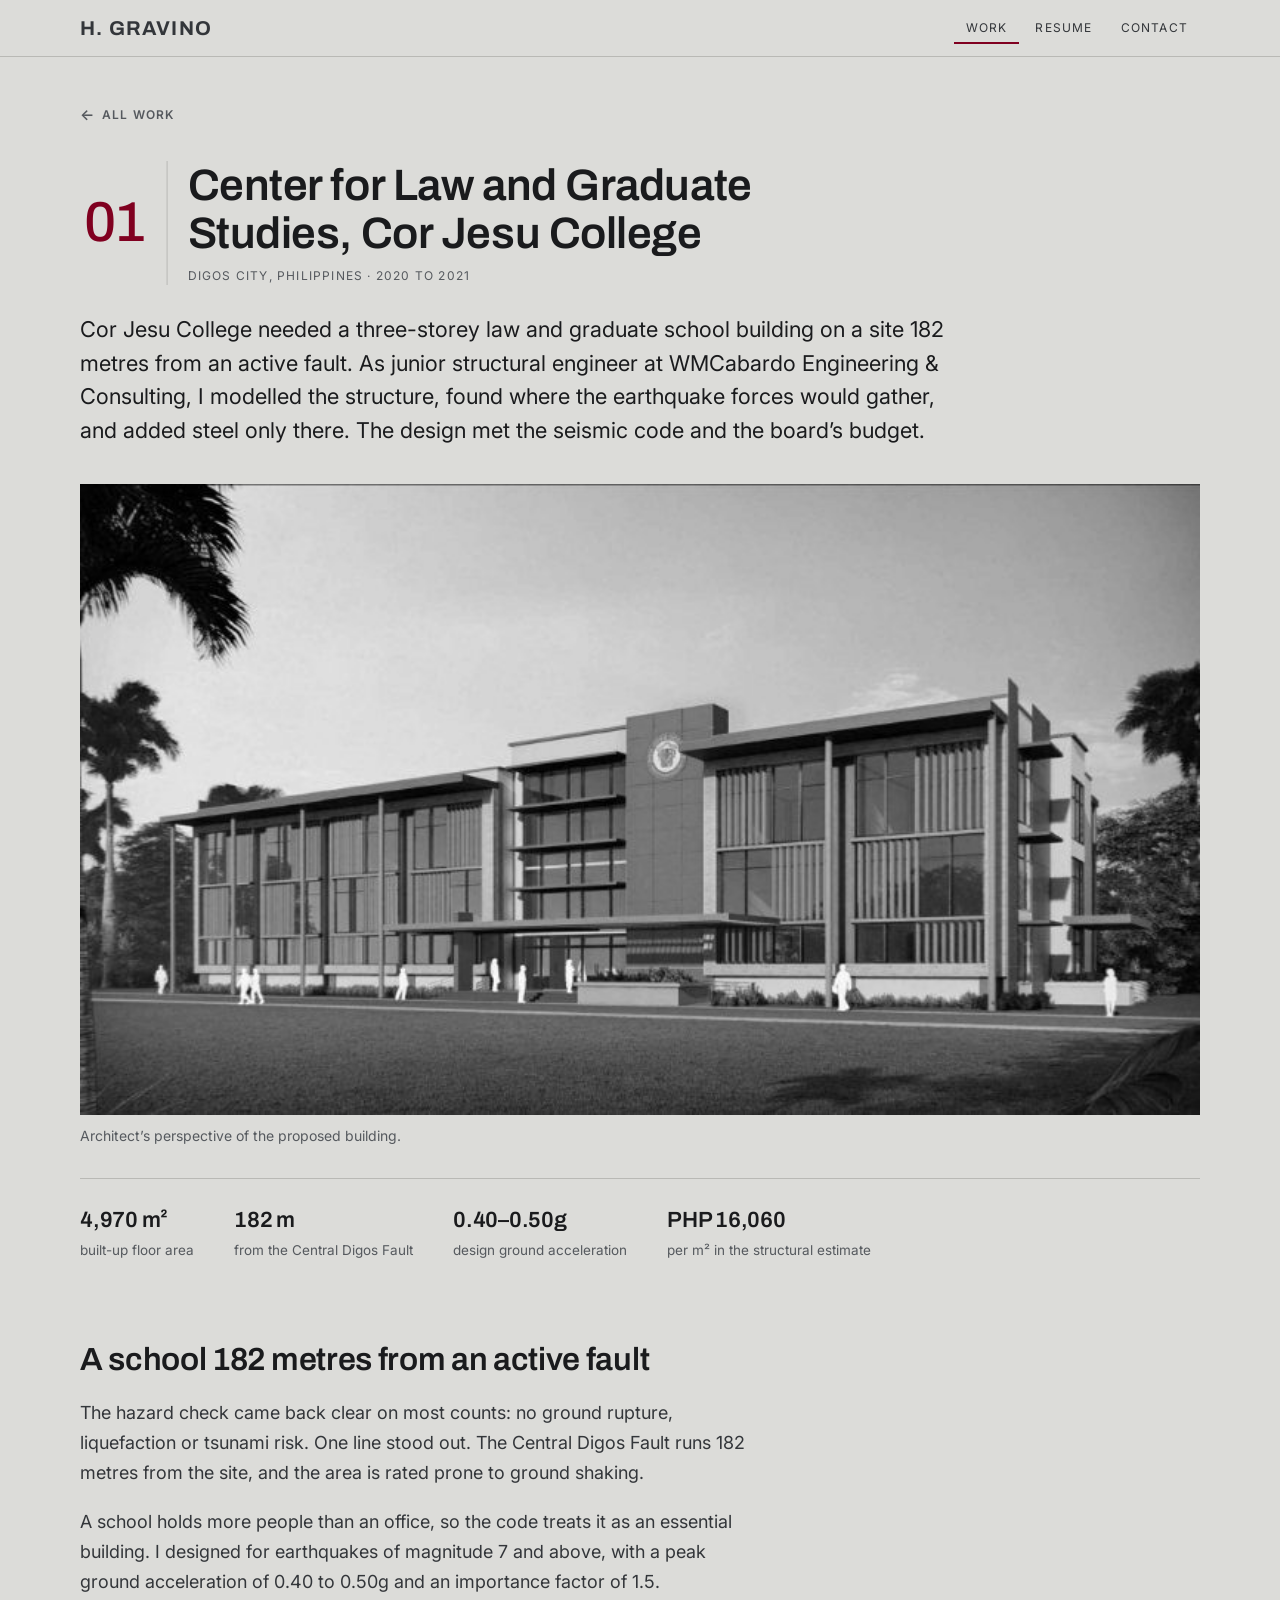
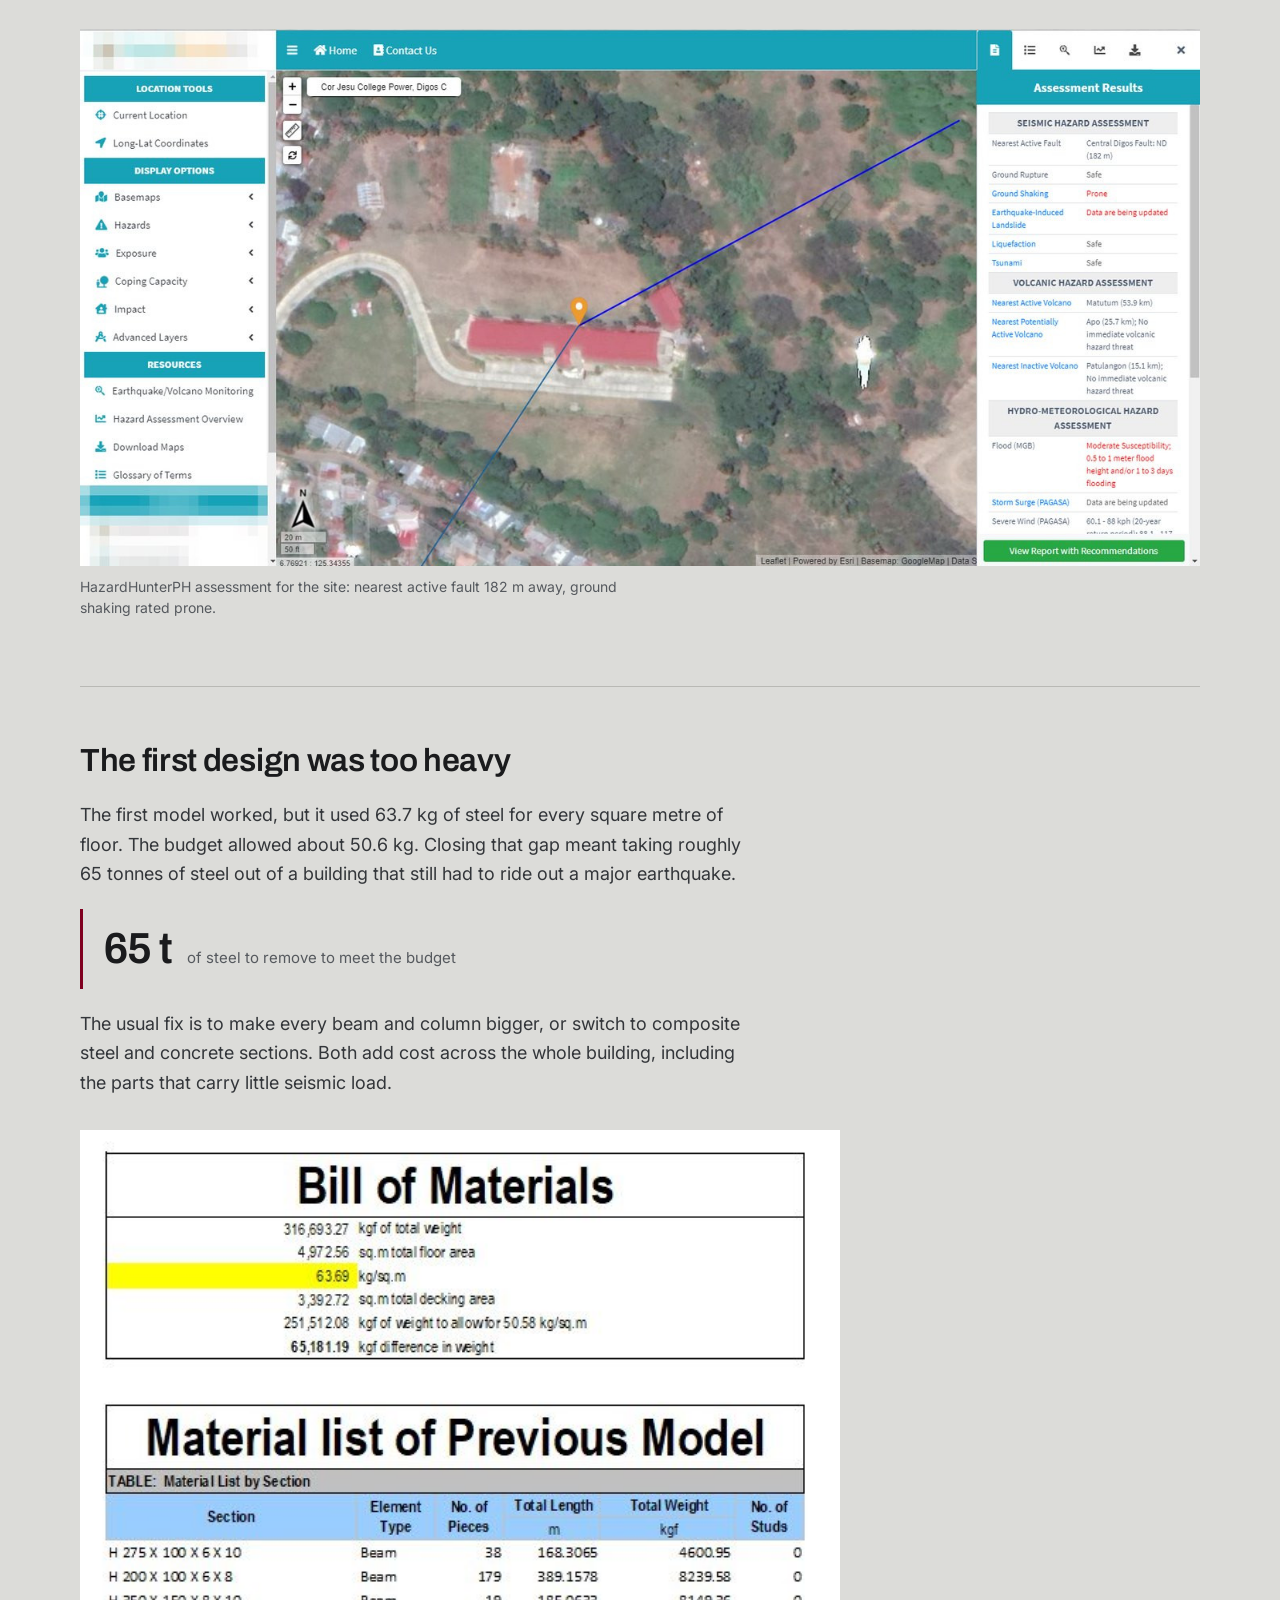
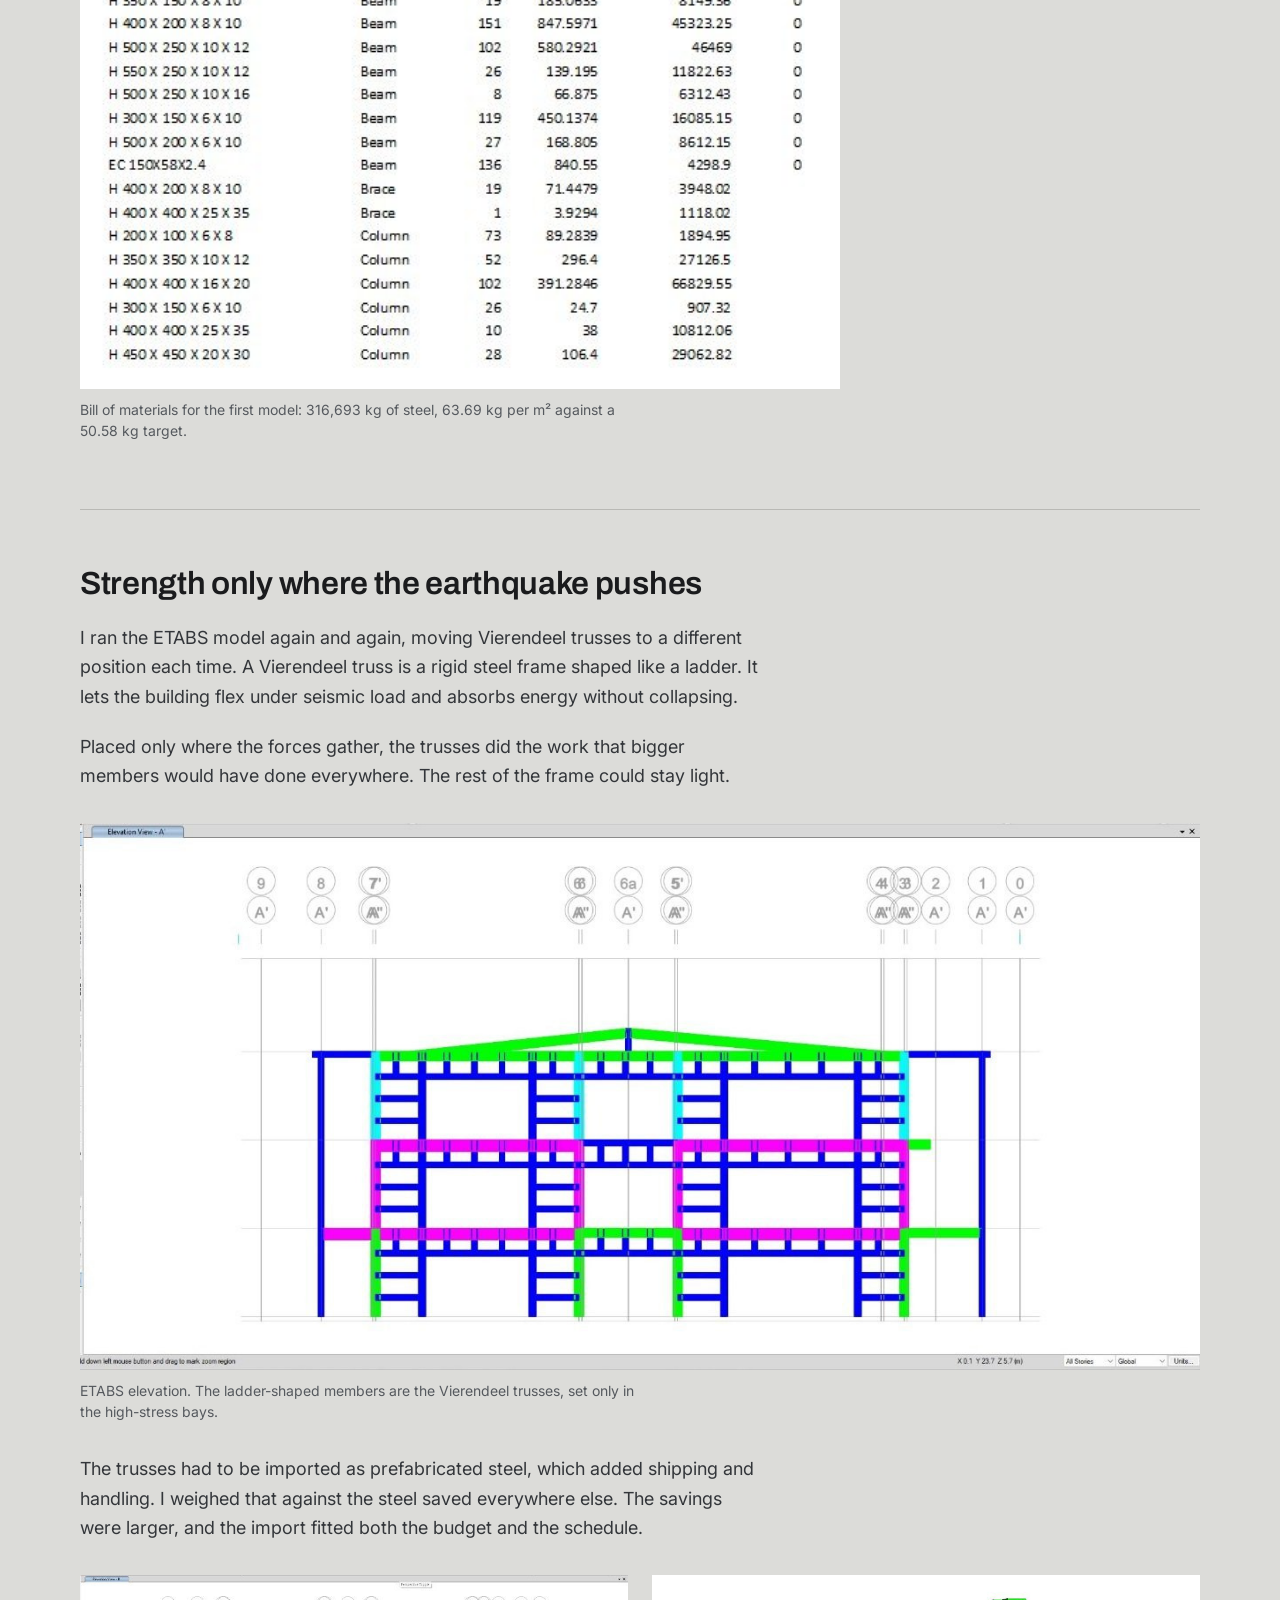
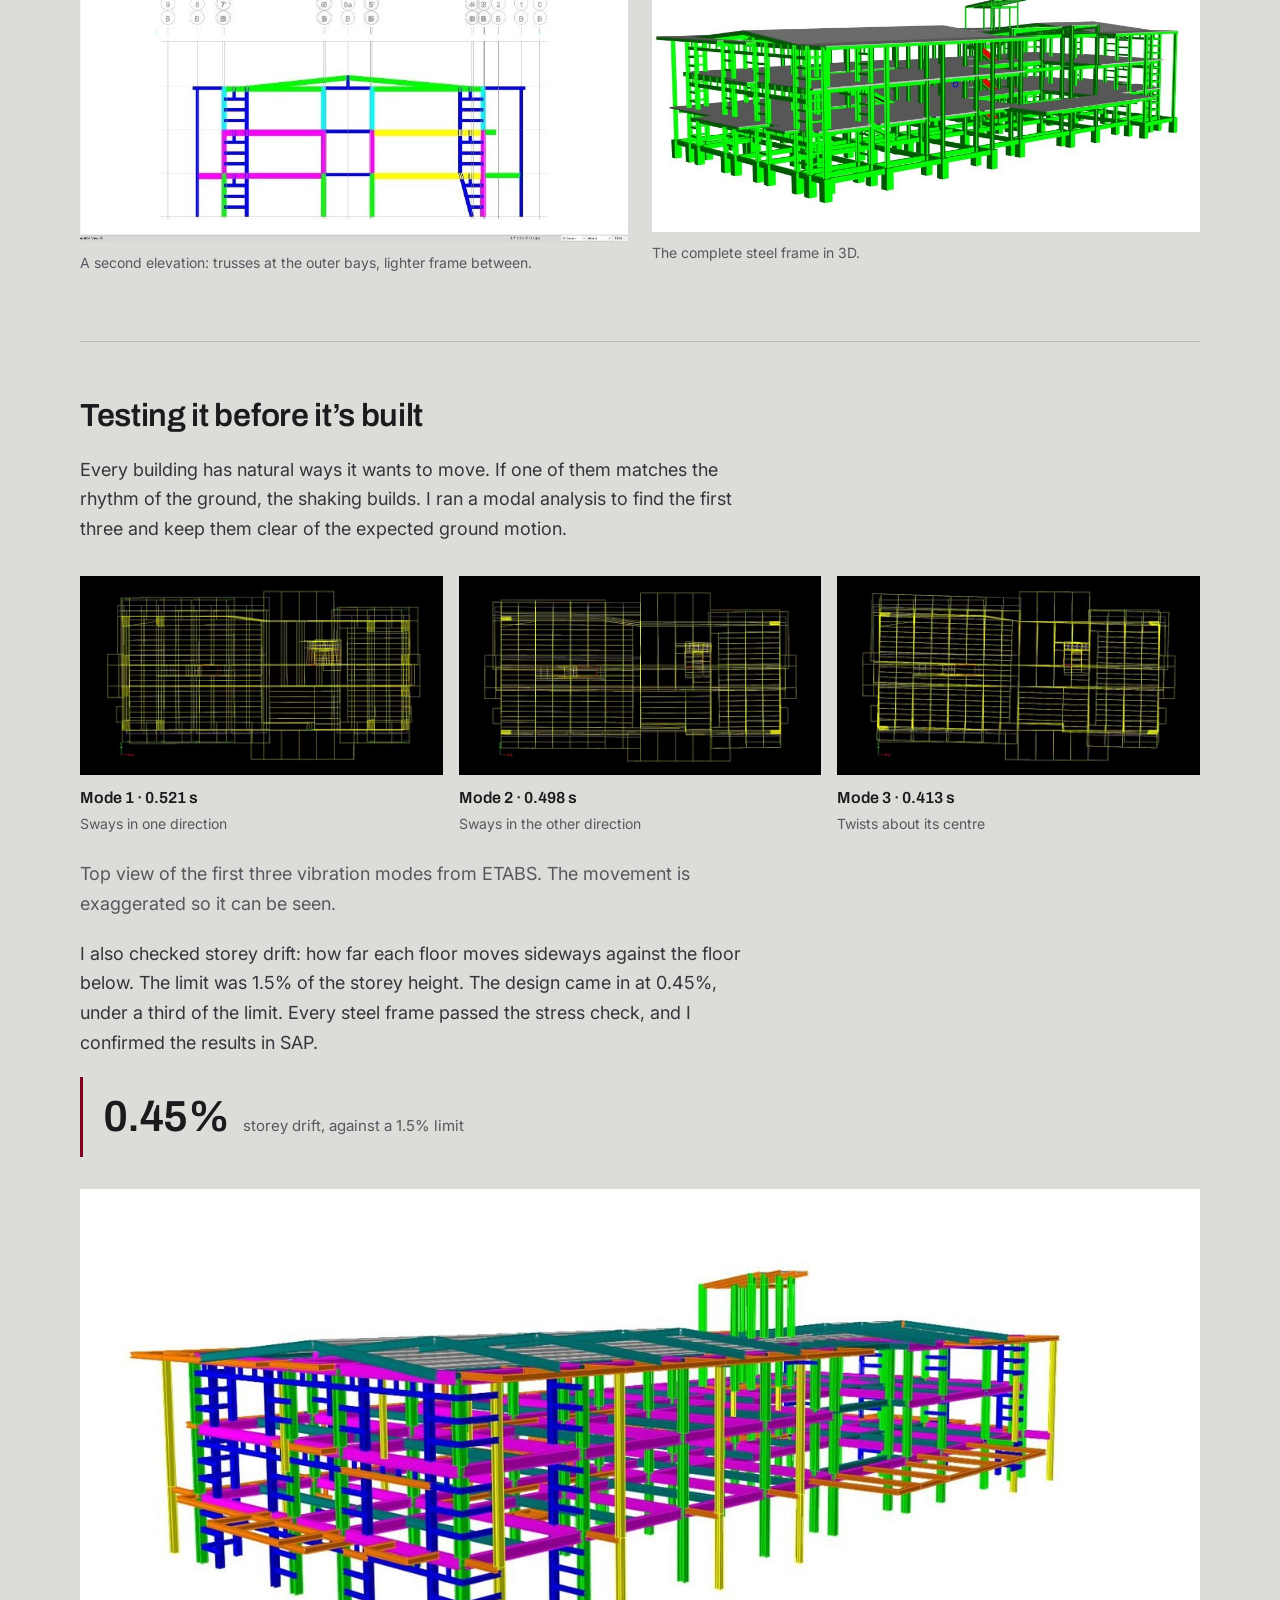
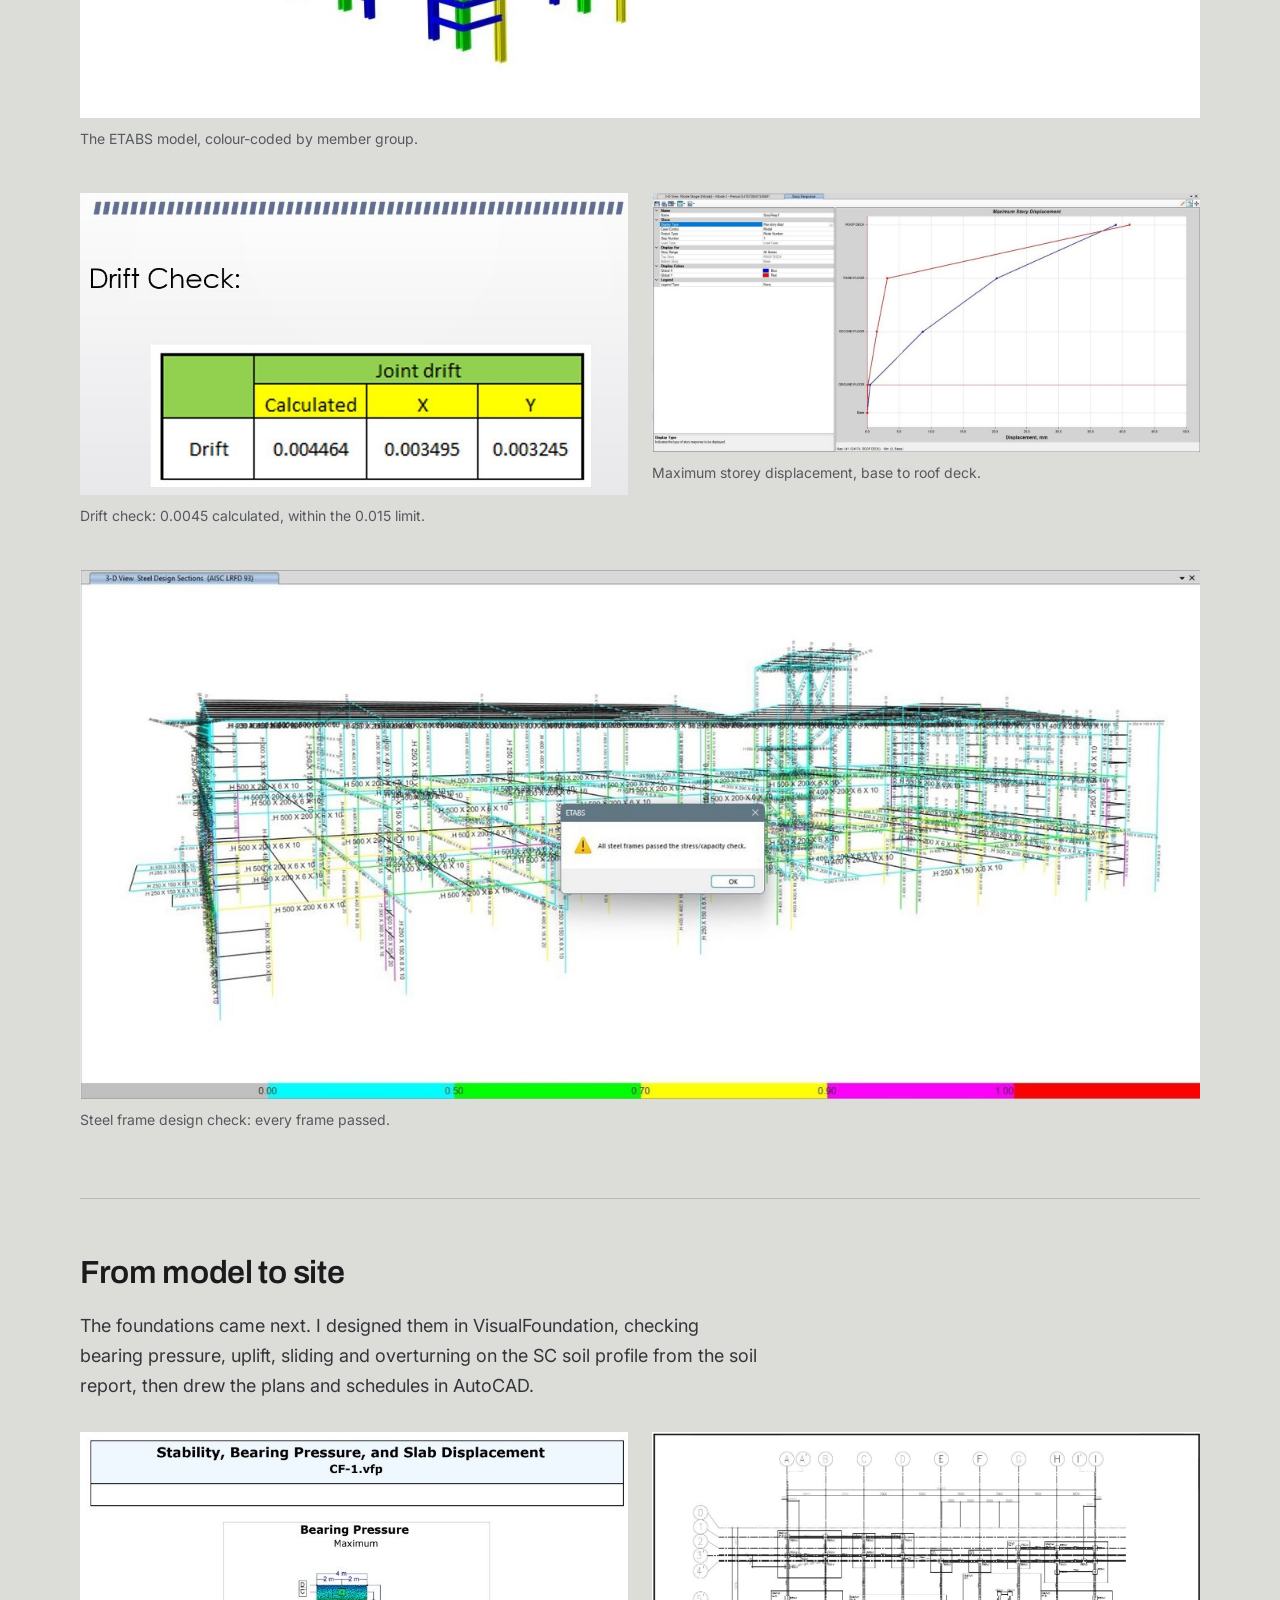
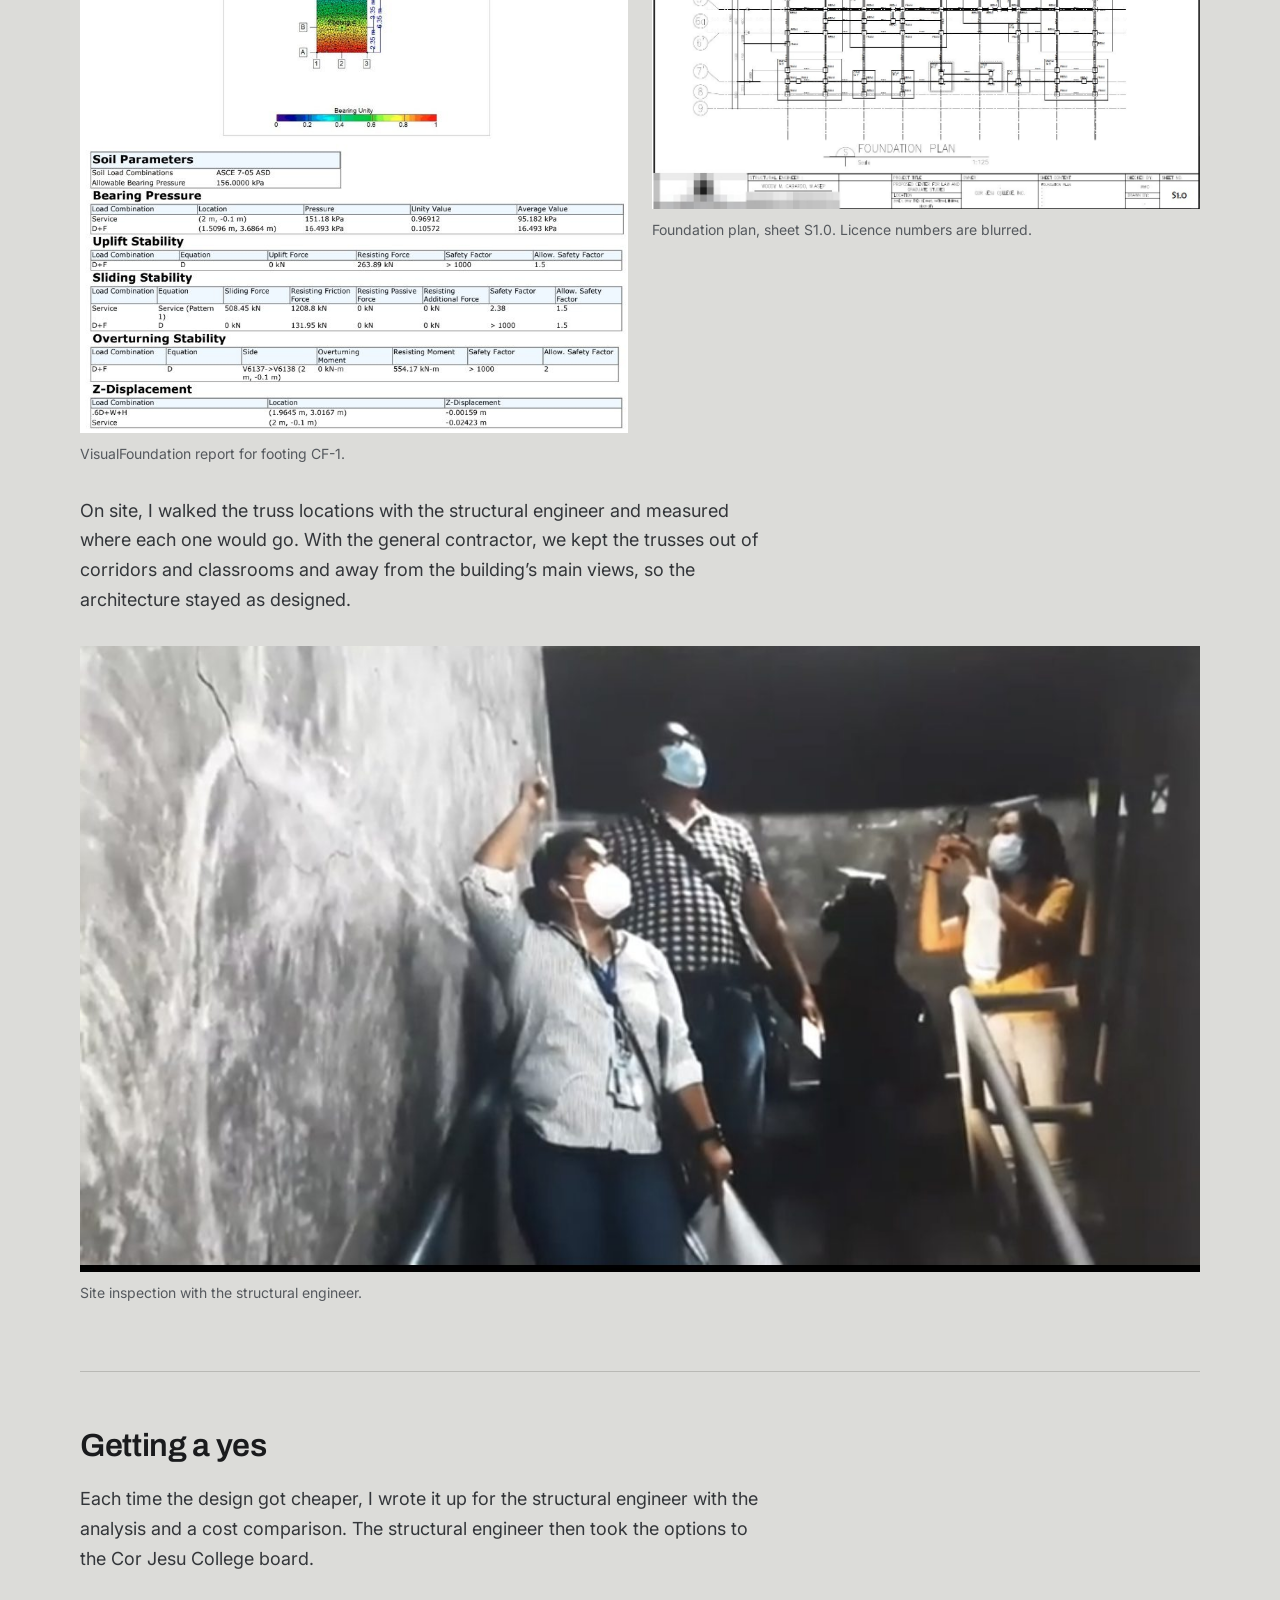
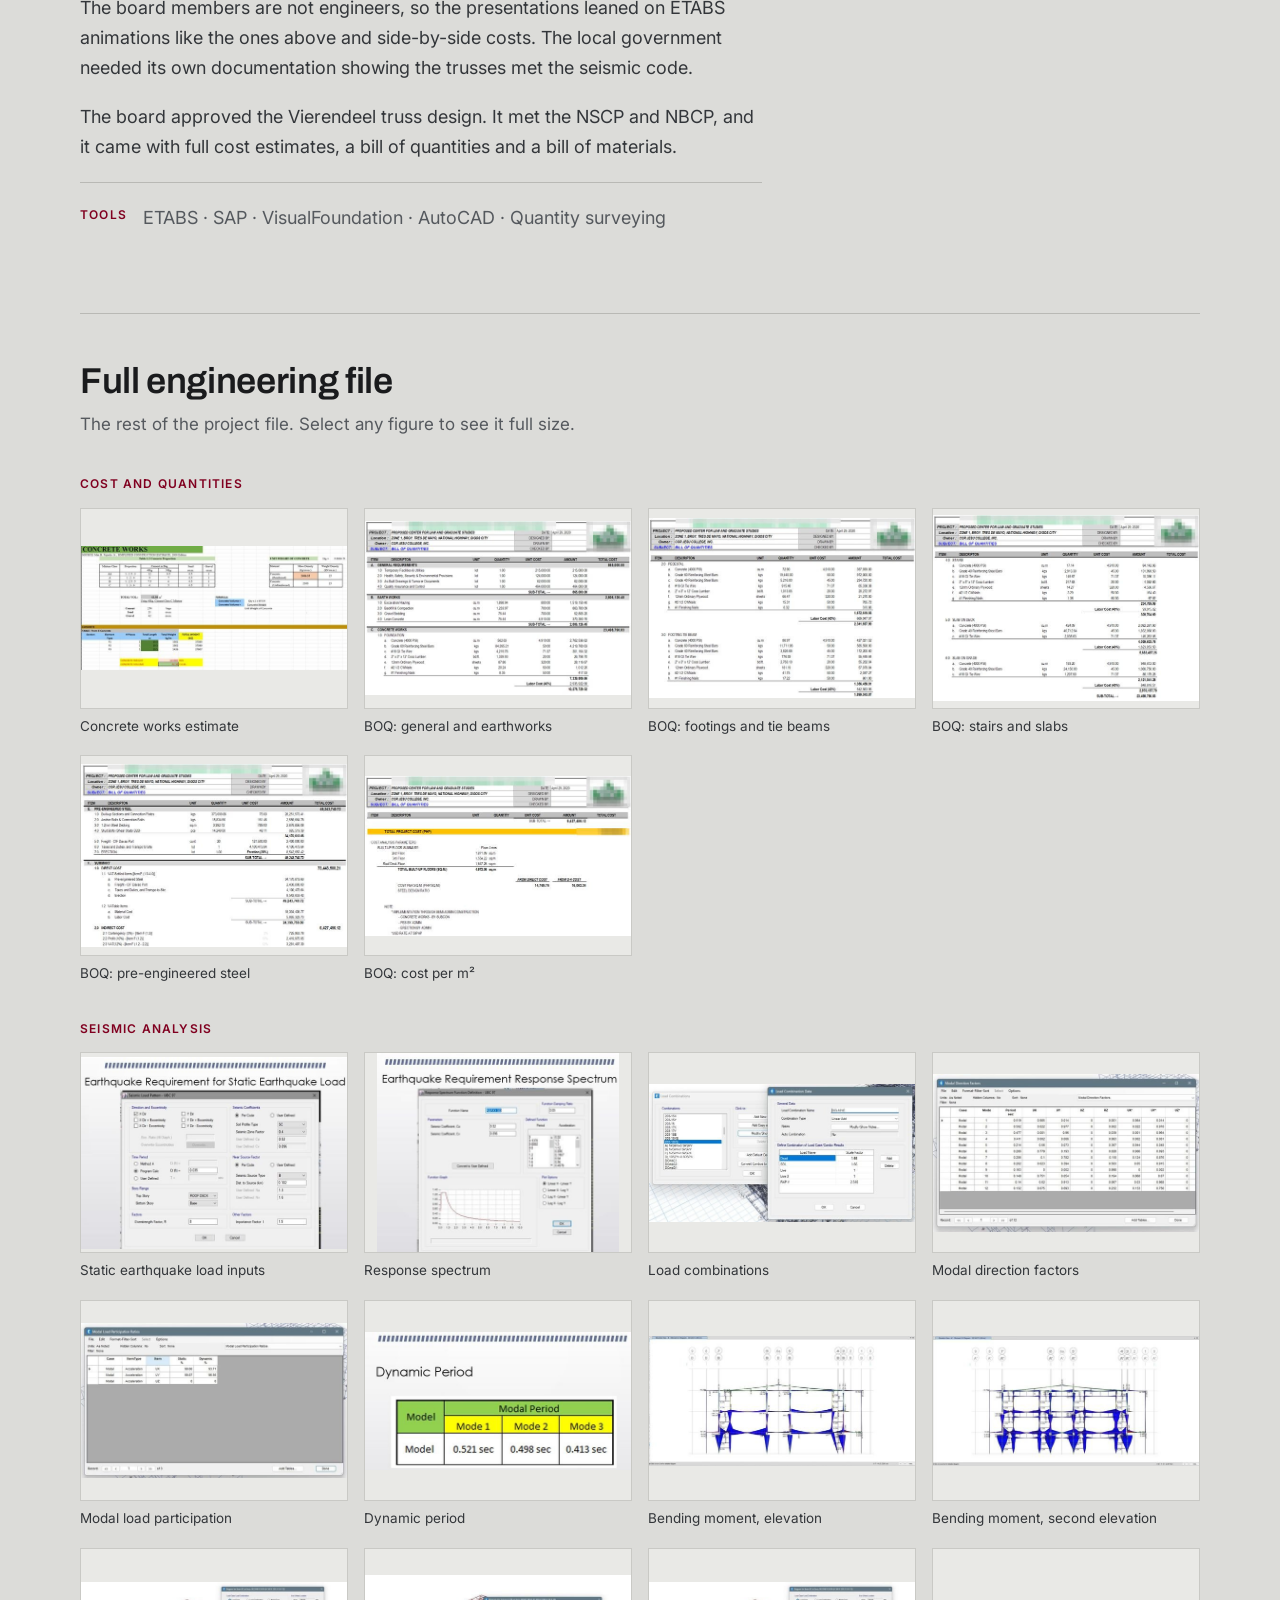
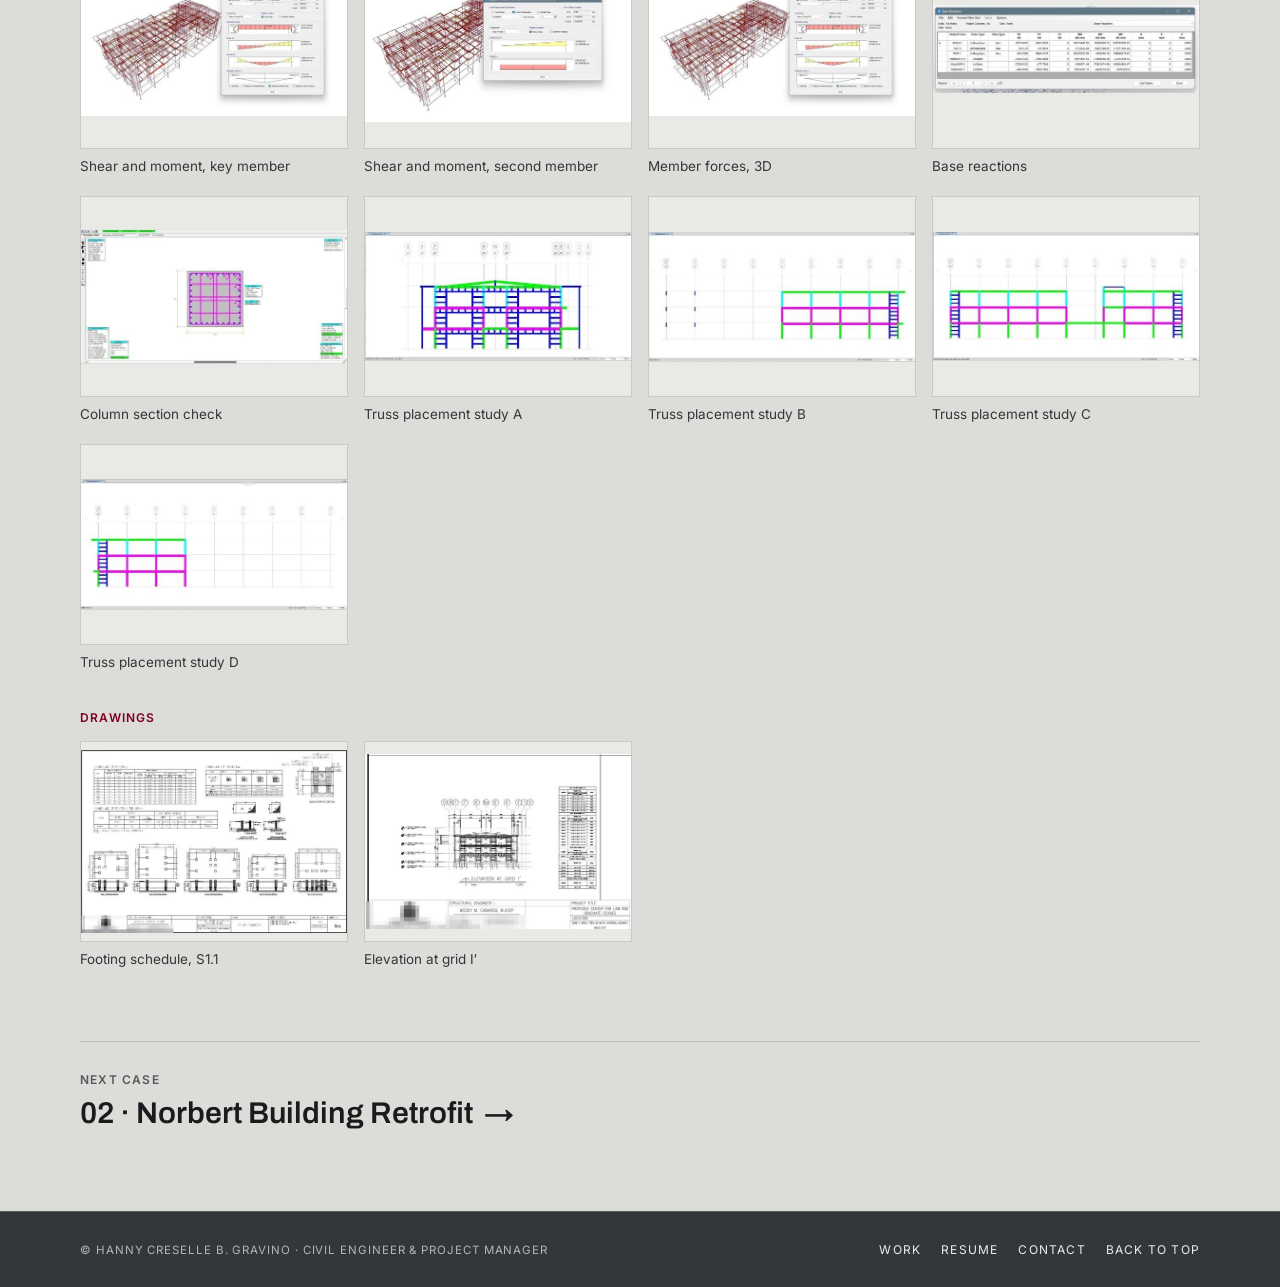
==== commit dd25995a: "Turn cases 1 and 2 into illustrated stories; add header site photo - Case 1 (Center for Law): chapte" ====
--- a/case-cor-jesu-law.html
+++ b/case-cor-jesu-law.html
@@ -4,7 +4,7 @@
 <meta charset="utf-8">
 <meta name="viewport" content="width=device-width, initial-scale=1">
 <title>Center for Law and Graduate Studies · Gravino Engineering</title>
-<meta name="description" content="Center for Law and Graduate Studies: A 3,000 m&sup2; academic building just 182 m from the Digos Fault Line, with no room for an inflated budget.">
+<meta name="description" content="How a three-storey school 182 m from an active fault met the seismic code and its steel budget, using Vierendeel trusses placed only where the earthquake forces gather.">
 <link rel="preconnect" href="https://fonts.googleapis.com">
 <link rel="preconnect" href="https://fonts.gstatic.com" crossorigin>
 <link href="https://fonts.googleapis.com/css2?family=Archivo:wght@500;600;700&family=Inter:wght@400;500;600&display=swap" rel="stylesheet">
@@ -27,7 +27,7 @@
 </header>
 
 <main>
-  <article class="case-page">
+  <article class="case-page case-story-page">
     <div class="wrap">
       <a class="case-back" href="index.html#work">All work</a>
       <div class="case-head">
@@ -37,38 +37,195 @@
           <p class="case-meta">Digos City, Philippines &middot; 2020 to 2021</p>
         </div>
       </div>
-      <figure class="case-media">
-        <div class="case-photo"><span>Add project photo or drawing</span></div>
+
+      <p class="story-lede">Cor Jesu College needed a three-storey law and graduate school building on a site 182 metres from an active fault. As junior structural engineer at WMCabardo Engineering &amp; Consulting, I modelled the structure, found where the earthquake forces would gather, and added steel only there. The design met the seismic code and the board&rsquo;s budget.</p>
+
+      <figure class="story-figure story-hero">
+        <a class="file-open" href="assets/cases/cor-jesu-law/architect-perspective.jpg" data-title="Architect's perspective"><img src="assets/cases/cor-jesu-law/architect-perspective.jpg" alt="Architect's rendering of the three-storey Center for Law and Graduate Studies, a long building with vertical louvres and a central entrance block" width="758" height="427"></a>
+        <figcaption>Architect&rsquo;s perspective of the proposed building.</figcaption>
       </figure>
+
       <ul class="case-figures">
-        <li><strong>3,000 m&sup2;</strong><span>floor area</span></li>
-        <li><strong>182 m</strong><span>from an active fault</span></li>
+        <li><strong>4,970 m&sup2;</strong><span>built-up floor area</span></li>
+        <li><strong>182 m</strong><span>from the Central Digos Fault</span></li>
         <li><strong>0.40&ndash;0.50g</strong><span>design ground acceleration</span></li>
+        <li><strong>PHP 16,060</strong><span>per m&sup2; in the structural estimate</span></li>
       </ul>
-      <div class="case-sections">
-        <section class="case-section">
-          <h2>Problem</h2>
-          <p>A 3,000 m&sup2; three-storey academic building had to rise just 182 meters from the Digos Fault Line and survive severe seismic forces without an inflated budget.</p>
-        </section>
-        <section class="case-section">
-          <h2>Approach</h2>
-          <p>Modeled the structure in ETABS at a peak ground acceleration of 0.40g to 0.50g, then placed Vierendeel trusses at high-stress points to dissipate seismic energy instead of relying on costly composite sections. Designed the foundations in VisualFoundation and produced the construction drawings in AutoCAD.</p>
-        </section>
-        <section class="case-section">
-          <h2>Result</h2>
-          <p>A structure compliant with the NSCP and NBCP, delivered with complete cost estimates, BOQ and BOM, and coordinated with architects, contractors and suppliers through construction.</p>
-        </section>
-        <section class="case-section">
-          <h2>Tools</h2>
-          <p>ETABS &middot; VisualFoundation &middot; AutoCAD &middot; Quantity surveying</p>
+
+      <div class="story-body">
+        <section class="story-chapter">
+          <h2>A school 182 metres from an active fault</h2>
+          <p>The hazard check came back clear on most counts: no ground rupture, liquefaction or tsunami risk. One line stood out. The Central Digos Fault runs 182 metres from the site, and the area is rated prone to ground shaking.</p>
+          <p>A school holds more people than an office, so the code treats it as an essential building. I designed for earthquakes of magnitude 7 and above, with a peak ground acceleration of 0.40 to 0.50g and an importance factor of 1.5.</p>
+          <figure class="story-figure story-figure--wide">
+            <a class="file-open" href="assets/cases/cor-jesu-law/fault-distance-map.jpg" data-title="Distance to the nearest active fault"><img src="assets/cases/cor-jesu-law/fault-distance-map.jpg" alt="HazardHunterPH satellite map of the Cor Jesu College site with a line to the Central Digos Fault, and an assessment panel listing the fault at 182 m and ground shaking as prone" width="1400" height="672" loading="lazy" decoding="async"></a>
+            <figcaption>HazardHunterPH assessment for the site: nearest active fault 182 m away, ground shaking rated prone.</figcaption>
+          </figure>
+        </section>
+
+        <section class="story-chapter">
+          <h2>The first design was too heavy</h2>
+          <p>The first model worked, but it used 63.7 kg of steel for every square metre of floor. The budget allowed about 50.6 kg. Closing that gap meant taking roughly 65 tonnes of steel out of a building that still had to ride out a major earthquake.</p>
+          <p class="story-key"><strong>65 t</strong><span>of steel to remove to meet the budget</span></p>
+          <p>The usual fix is to make every beam and column bigger, or switch to composite steel and concrete sections. Both add cost across the whole building, including the parts that carry little seismic load.</p>
+          <figure class="story-figure">
+            <a class="file-open" href="assets/cases/cor-jesu-law/bill-of-materials.jpg" data-title="Bill of materials, first model"><img src="assets/cases/cor-jesu-law/bill-of-materials.jpg" alt="Bill of materials table: 316,693 kg total steel weight, 63.69 kg per square metre, 65,181 kg difference against a 50.58 kg per square metre target, followed by the member list of the first model" width="537" height="607" loading="lazy" decoding="async"></a>
+            <figcaption>Bill of materials for the first model: 316,693 kg of steel, 63.69 kg per m&sup2; against a 50.58 kg target.</figcaption>
+          </figure>
+        </section>
+
+        <section class="story-chapter">
+          <h2>Strength only where the earthquake pushes</h2>
+          <p>I ran the ETABS model again and again, moving Vierendeel trusses to a different position each time. A Vierendeel truss is a rigid steel frame shaped like a ladder. It lets the building flex under seismic load and absorbs energy without collapsing.</p>
+          <p>Placed only where the forces gather, the trusses did the work that bigger members would have done everywhere. The rest of the frame could stay light.</p>
+          <figure class="story-figure story-figure--wide">
+            <a class="file-open" href="assets/cases/cor-jesu-law/vierendeel-truss-elevation.jpg" data-title="Vierendeel truss placement, elevation"><img src="assets/cases/cor-jesu-law/vierendeel-truss-elevation.jpg" alt="ETABS elevation of the three-storey frame. Ladder-shaped Vierendeel trusses stand inside four column lines, with plain beams and columns elsewhere" width="1270" height="620" loading="lazy" decoding="async"></a>
+            <figcaption>ETABS elevation. The ladder-shaped members are the Vierendeel trusses, set only in the high-stress bays.</figcaption>
+          </figure>
+          <p>The trusses had to be imported as prefabricated steel, which added shipping and handling. I weighed that against the steel saved everywhere else. The savings were larger, and the import fitted both the budget and the schedule.</p>
+          <div class="story-pair">
+            <figure class="story-figure">
+              <a class="file-open" href="assets/cases/cor-jesu-law/elevation-truss-c.jpg" data-title="Truss placement, second elevation"><img src="assets/cases/cor-jesu-law/elevation-truss-c.jpg" alt="Colour-coded ETABS elevation showing trusses at the outer bays and a lighter frame in the middle" width="823" height="401" loading="lazy" decoding="async"></a>
+              <figcaption>A second elevation: trusses at the outer bays, lighter frame between.</figcaption>
+            </figure>
+            <figure class="story-figure">
+              <a class="file-open" href="assets/cases/cor-jesu-law/structural-perspective.jpg" data-title="Structural perspective"><img src="assets/cases/cor-jesu-law/structural-perspective.jpg" alt="3D render of the full steel frame in green with the floor slabs in grey" width="1020" height="478" loading="lazy" decoding="async"></a>
+              <figcaption>The complete steel frame in 3D.</figcaption>
+            </figure>
+          </div>
+        </section>
+
+        <section class="story-chapter">
+          <h2>Testing it before it&rsquo;s built</h2>
+          <p>Every building has natural ways it wants to move. If one of them matches the rhythm of the ground, the shaking builds. I ran a modal analysis to find the first three and keep them clear of the expected ground motion.</p>
+          <div class="story-videos">
+            <figure class="story-video">
+              <video autoplay muted loop playsinline preload="metadata" poster="assets/cases/cor-jesu-law/mode-1.jpg" width="800" height="440" aria-label="Top view of the building swaying in its first vibration mode">
+                <source src="assets/cases/cor-jesu-law/mode-1.mp4" type="video/mp4">
+              </video>
+              <figcaption><strong>Mode 1 &middot; 0.521 s</strong>Sways in one direction</figcaption>
+            </figure>
+            <figure class="story-video">
+              <video autoplay muted loop playsinline preload="metadata" poster="assets/cases/cor-jesu-law/mode-2.jpg" width="800" height="440" aria-label="Top view of the building swaying in its second vibration mode">
+                <source src="assets/cases/cor-jesu-law/mode-2.mp4" type="video/mp4">
+              </video>
+              <figcaption><strong>Mode 2 &middot; 0.498 s</strong>Sways in the other direction</figcaption>
+            </figure>
+            <figure class="story-video">
+              <video autoplay muted loop playsinline preload="metadata" poster="assets/cases/cor-jesu-law/mode-3.jpg" width="800" height="440" aria-label="Top view of the building twisting in its third vibration mode">
+                <source src="assets/cases/cor-jesu-law/mode-3.mp4" type="video/mp4">
+              </video>
+              <figcaption><strong>Mode 3 &middot; 0.413 s</strong>Twists about its centre</figcaption>
+            </figure>
+          </div>
+          <p class="story-note">Top view of the first three vibration modes from ETABS. The movement is exaggerated so it can be seen.</p>
+          <p>I also checked storey drift: how far each floor moves sideways against the floor below. The limit was 1.5% of the storey height. The design came in at 0.45%, under a third of the limit. Every steel frame passed the stress check, and I confirmed the results in SAP.</p>
+          <p class="story-key"><strong>0.45%</strong><span>storey drift, against a 1.5% limit</span></p>
+          <figure class="story-figure story-figure--wide">
+            <a class="file-open" href="assets/cases/cor-jesu-law/etabs-3d-model.jpg" data-title="ETABS 3D model"><img src="assets/cases/cor-jesu-law/etabs-3d-model.jpg" alt="ETABS 3D model of the building frame, colour-coded by member group" width="1400" height="661" loading="lazy" decoding="async"></a>
+            <figcaption>The ETABS model, colour-coded by member group.</figcaption>
+          </figure>
+          <div class="story-pair">
+            <figure class="story-figure">
+              <a class="file-open" href="assets/cases/cor-jesu-law/drift-check.jpg" data-title="Drift check"><img src="assets/cases/cor-jesu-law/drift-check.jpg" alt="Joint drift table: calculated 0.004464, X 0.003495, Y 0.003245" width="893" height="492" loading="lazy" decoding="async"></a>
+              <figcaption>Drift check: 0.0045 calculated, within the 0.015 limit.</figcaption>
+            </figure>
+            <figure class="story-figure">
+              <a class="file-open" href="assets/cases/cor-jesu-law/max-story-displacement.jpg" data-title="Maximum storey displacement"><img src="assets/cases/cor-jesu-law/max-story-displacement.jpg" alt="ETABS chart of maximum storey displacement rising from the base to the roof deck" width="1400" height="662" loading="lazy" decoding="async"></a>
+              <figcaption>Maximum storey displacement, base to roof deck.</figcaption>
+            </figure>
+          </div>
+          <figure class="story-figure story-figure--wide">
+            <a class="file-open" href="assets/cases/cor-jesu-law/steel-frame-check.jpg" data-title="Steel frame design check"><img src="assets/cases/cor-jesu-law/steel-frame-check.jpg" alt="ETABS steel frame design check over the 3D model, with a message that all frames passed" width="1400" height="661" loading="lazy" decoding="async"></a>
+            <figcaption>Steel frame design check: every frame passed.</figcaption>
+          </figure>
+        </section>
+
+        <section class="story-chapter">
+          <h2>From model to site</h2>
+          <p>The foundations came next. I designed them in VisualFoundation, checking bearing pressure, uplift, sliding and overturning on the SC soil profile from the soil report, then drew the plans and schedules in AutoCAD.</p>
+          <div class="story-pair">
+            <figure class="story-figure">
+              <a class="file-open" href="assets/cases/cor-jesu-law/foundation-report.jpg" data-title="Foundation report, footing CF-1"><img src="assets/cases/cor-jesu-law/foundation-report.jpg" alt="VisualFoundation report for footing CF-1 with a bearing pressure plot and tables for uplift, sliding and overturning stability" width="787" height="862" loading="lazy" decoding="async"></a>
+              <figcaption>VisualFoundation report for footing CF-1.</figcaption>
+            </figure>
+            <figure class="story-figure">
+              <a class="file-open" href="assets/cases/cor-jesu-law/foundation-plan.jpg" data-title="Foundation plan, sheet S1.0"><img src="assets/cases/cor-jesu-law/foundation-plan.jpg" alt="Foundation plan drawing, sheet S1.0, showing mat and combined footings on the column grid" width="1182" height="813" loading="lazy" decoding="async"></a>
+              <figcaption>Foundation plan, sheet S1.0. Licence numbers are blurred.</figcaption>
+            </figure>
+          </div>
+          <p>On site, I walked the truss locations with the structural engineer and measured where each one would go. With the general contractor, we kept the trusses out of corridors and classrooms and away from the building&rsquo;s main views, so the architecture stayed as designed.</p>
+          <figure class="story-figure story-figure--wide">
+            <a class="file-open" href="assets/cases/cor-jesu-law/site-visit.jpg" data-title="Site inspection"><img src="assets/cases/cor-jesu-law/site-visit.jpg" alt="Two people in face masks inspecting a structure on site" width="1290" height="720" loading="lazy" decoding="async"></a>
+            <figcaption>Site inspection with the structural engineer.</figcaption>
+          </figure>
+        </section>
+
+        <section class="story-chapter">
+          <h2>Getting a yes</h2>
+          <p>Each time the design got cheaper, I wrote it up for the structural engineer with the analysis and a cost comparison. The structural engineer then took the options to the Cor Jesu College board.</p>
+          <p>The board members are not engineers, so the presentations leaned on ETABS animations like the ones above and side-by-side costs. The local government needed its own documentation showing the trusses met the seismic code.</p>
+          <p>The board approved the Vierendeel truss design. It met the NSCP and NBCP, and it came with full cost estimates, a bill of quantities and a bill of materials.</p>
+          <p class="story-tools"><span>Tools</span>ETABS &middot; SAP &middot; VisualFoundation &middot; AutoCAD &middot; Quantity surveying</p>
         </section>
       </div>
+
+      <section class="story-file" aria-labelledby="file-title">
+        <h2 id="file-title">Full engineering file</h2>
+        <p>The rest of the project file. Select any figure to see it full size.</p>
+
+        <h3>Cost and quantities</h3>
+        <ul class="file-grid">
+          <li><a class="file-open" href="assets/cases/cor-jesu-law/concrete-works-estimate.jpg" data-title="Concrete works estimate"><img src="assets/cases/cor-jesu-law/concrete-works-estimate-thumb.jpg" alt="Concrete works quantity estimate spreadsheet" width="560" height="260" loading="lazy" decoding="async"><span>Concrete works estimate</span></a></li>
+          <li><a class="file-open" href="assets/cases/cor-jesu-law/boq-general-earthworks.jpg" data-title="BOQ: general requirements and earthworks"><img src="assets/cases/cor-jesu-law/boq-general-earthworks-thumb.jpg" alt="Bill of quantities page for general requirements, earthworks and concrete foundations" width="560" height="368" loading="lazy" decoding="async"><span>BOQ: general and earthworks</span></a></li>
+          <li><a class="file-open" href="assets/cases/cor-jesu-law/boq-foundations.jpg" data-title="BOQ: footings and tie beams"><img src="assets/cases/cor-jesu-law/boq-foundations-thumb.jpg" alt="Bill of quantities page for footings and footing tie beams" width="560" height="378" loading="lazy" decoding="async"><span>BOQ: footings and tie beams</span></a></li>
+          <li><a class="file-open" href="assets/cases/cor-jesu-law/boq-slabs.jpg" data-title="BOQ: slabs"><img src="assets/cases/cor-jesu-law/boq-slabs-thumb.jpg" alt="Bill of quantities page for stairs and slabs" width="560" height="391" loading="lazy" decoding="async"><span>BOQ: stairs and slabs</span></a></li>
+          <li><a class="file-open" href="assets/cases/cor-jesu-law/boq-steel-summary.jpg" data-title="BOQ: pre-engineered steel"><img src="assets/cases/cor-jesu-law/boq-steel-summary-thumb.jpg" alt="Bill of quantities page for pre-engineered steel, freight, erection and indirect costs" width="560" height="385" loading="lazy" decoding="async"><span>BOQ: pre-engineered steel</span></a></li>
+          <li><a class="file-open" href="assets/cases/cor-jesu-law/boq-cost-summary.jpg" data-title="BOQ: cost analysis (total blurred)"><img src="assets/cases/cor-jesu-law/boq-cost-summary-thumb.jpg" alt="Cost analysis page with floor areas and cost per square metre; the project total is blurred" width="560" height="337" loading="lazy" decoding="async"><span>BOQ: cost per m&sup2;</span></a></li>
+        </ul>
+
+        <h3>Seismic analysis</h3>
+        <ul class="file-grid">
+          <li><a class="file-open" href="assets/cases/cor-jesu-law/static-seismic-load.jpg" data-title="Static earthquake load inputs"><img src="assets/cases/cor-jesu-law/static-seismic-load-thumb.jpg" alt="ETABS seismic load pattern dialog: soil profile SC, zone factor 0.4, distance to source 0.182 km, importance factor 1.5" width="556" height="400" loading="lazy" decoding="async"><span>Static earthquake load inputs</span></a></li>
+          <li><a class="file-open" href="assets/cases/cor-jesu-law/response-spectrum.jpg" data-title="Response spectrum"><img src="assets/cases/cor-jesu-law/response-spectrum-thumb.jpg" alt="ETABS response spectrum definition with Ca 0.52, Cv 0.896 and 5% damping" width="488" height="400" loading="lazy" decoding="async"><span>Response spectrum</span></a></li>
+          <li><a class="file-open" href="assets/cases/cor-jesu-law/load-combinations.jpg" data-title="Load combinations"><img src="assets/cases/cor-jesu-law/load-combinations-thumb.jpg" alt="ETABS load combination dialog including seismic load cases" width="560" height="291" loading="lazy" decoding="async"><span>Load combinations</span></a></li>
+          <li><a class="file-open" href="assets/cases/cor-jesu-law/modal-direction-factors.jpg" data-title="Modal direction factors"><img src="assets/cases/cor-jesu-law/modal-direction-factors-thumb.jpg" alt="ETABS table of modal periods and direction factors for 12 modes" width="560" height="332" loading="lazy" decoding="async"><span>Modal direction factors</span></a></li>
+          <li><a class="file-open" href="assets/cases/cor-jesu-law/modal-participation.jpg" data-title="Modal load participation"><img src="assets/cases/cor-jesu-law/modal-participation-thumb.jpg" alt="ETABS table of modal load participation ratios above 99% in both directions" width="560" height="326" loading="lazy" decoding="async"><span>Modal load participation</span></a></li>
+          <li><a class="file-open" href="assets/cases/cor-jesu-law/dynamic-period.jpg" data-title="Dynamic period"><img src="assets/cases/cor-jesu-law/dynamic-period-thumb.jpg" alt="Table of modal periods: 0.521, 0.498 and 0.413 seconds" width="560" height="290" loading="lazy" decoding="async"><span>Dynamic period</span></a></li>
+          <li><a class="file-open" href="assets/cases/cor-jesu-law/bending-moment-a.jpg" data-title="Bending moment, elevation"><img src="assets/cases/cor-jesu-law/bending-moment-a-thumb.jpg" alt="ETABS bending moment diagram on a frame elevation" width="560" height="273" loading="lazy" decoding="async"><span>Bending moment, elevation</span></a></li>
+          <li><a class="file-open" href="assets/cases/cor-jesu-law/bending-moment-b.jpg" data-title="Bending moment, second elevation"><img src="assets/cases/cor-jesu-law/bending-moment-b-thumb.jpg" alt="ETABS bending moment diagram on a second frame elevation" width="560" height="274" loading="lazy" decoding="async"><span>Bending moment, second elevation</span></a></li>
+          <li><a class="file-open" href="assets/cases/cor-jesu-law/shear-moment-a.jpg" data-title="Shear and moment, key member"><img src="assets/cases/cor-jesu-law/shear-moment-a-thumb.jpg" alt="ETABS 3D frame with a shear and moment diagram for a key member" width="560" height="282" loading="lazy" decoding="async"><span>Shear and moment, key member</span></a></li>
+          <li><a class="file-open" href="assets/cases/cor-jesu-law/shear-moment-b.jpg" data-title="Shear and moment, second member"><img src="assets/cases/cor-jesu-law/shear-moment-b-thumb.jpg" alt="ETABS 3D frame with a shear and moment diagram for a second member" width="560" height="309" loading="lazy" decoding="async"><span>Shear and moment, second member</span></a></li>
+          <li><a class="file-open" href="assets/cases/cor-jesu-law/member-forces-3d.jpg" data-title="Member forces, 3D"><img src="assets/cases/cor-jesu-law/member-forces-3d-thumb.jpg" alt="ETABS 3D frame with a member force diagram" width="560" height="282" loading="lazy" decoding="async"><span>Member forces, 3D</span></a></li>
+          <li><a class="file-open" href="assets/cases/cor-jesu-law/base-reactions.jpg" data-title="Base reactions"><img src="assets/cases/cor-jesu-law/base-reactions-thumb.jpg" alt="ETABS base reactions table for each load case" width="560" height="185" loading="lazy" decoding="async"><span>Base reactions</span></a></li>
+          <li><a class="file-open" href="assets/cases/cor-jesu-law/column-section.jpg" data-title="Column section check"><img src="assets/cases/cor-jesu-law/column-section-thumb.jpg" alt="Concrete column section with reinforcement layout and design results" width="560" height="283" loading="lazy" decoding="async"><span>Column section check</span></a></li>
+          <li><a class="file-open" href="assets/cases/cor-jesu-law/elevation-truss-a.jpg" data-title="Truss placement study A"><img src="assets/cases/cor-jesu-law/elevation-truss-a-thumb.jpg" alt="ETABS elevation, truss placement study A" width="560" height="273" loading="lazy" decoding="async"><span>Truss placement study A</span></a></li>
+          <li><a class="file-open" href="assets/cases/cor-jesu-law/elevation-truss-b.jpg" data-title="Truss placement study B"><img src="assets/cases/cor-jesu-law/elevation-truss-b-thumb.jpg" alt="ETABS elevation, truss placement study B" width="560" height="274" loading="lazy" decoding="async"><span>Truss placement study B</span></a></li>
+          <li><a class="file-open" href="assets/cases/cor-jesu-law/elevation-truss-d.jpg" data-title="Truss placement study C"><img src="assets/cases/cor-jesu-law/elevation-truss-d-thumb.jpg" alt="ETABS elevation, truss placement study C" width="560" height="273" loading="lazy" decoding="async"><span>Truss placement study C</span></a></li>
+          <li><a class="file-open" href="assets/cases/cor-jesu-law/elevation-truss-e.jpg" data-title="Truss placement study D"><img src="assets/cases/cor-jesu-law/elevation-truss-e-thumb.jpg" alt="ETABS elevation, truss placement study D" width="560" height="275" loading="lazy" decoding="async"><span>Truss placement study D</span></a></li>
+        </ul>
+
+        <h3>Drawings</h3>
+        <ul class="file-grid">
+          <li><a class="file-open" href="assets/cases/cor-jesu-law/footing-schedule.jpg" data-title="Footing schedule, sheet S1.1"><img src="assets/cases/cor-jesu-law/footing-schedule-thumb.jpg" alt="Drawing sheet S1.1 with footing, tie beam and pedestal schedules and mat footing details" width="560" height="385" loading="lazy" decoding="async"><span>Footing schedule, S1.1</span></a></li>
+          <li><a class="file-open" href="assets/cases/cor-jesu-law/elevation-grid-i.jpg" data-title="Elevation at grid I'"><img src="assets/cases/cor-jesu-law/elevation-grid-i-thumb.jpg" alt="Structural elevation drawing at grid I prime with the steel member schedule" width="560" height="367" loading="lazy" decoding="async"><span>Elevation at grid I&prime;</span></a></li>
+        </ul>
+      </section>
+
       <a class="case-next" href="case-norbert-retrofit.html">
         <span class="case-next-label">Next case</span>
         <span class="case-next-title">02 &middot; Norbert Building Retrofit</span>
       </a>
     </div>
   </article>
+
+  <dialog class="cert-dialog" aria-labelledby="cert-dialog-title">
+    <div class="cert-dialog-bar">
+      <h3 id="cert-dialog-title"></h3>
+      <button class="cert-close" type="button" aria-label="Close figure">&times;</button>
+    </div>
+    <img class="cert-image" alt="" src="" decoding="async">
+  </dialog>
 </main>
 
 <footer class="site-foot">
@@ -84,5 +241,51 @@
     </nav>
   </div>
 </footer>
+<script>
+(() => {
+  // Figures open full size in the same pop-up the certificates use.
+  const dialog = document.querySelector('.cert-dialog');
+  if (!dialog || typeof dialog.showModal !== 'function') return;
+  const image = dialog.querySelector('.cert-image');
+  const title = dialog.querySelector('#cert-dialog-title');
+  let opener = null;
+  document.querySelectorAll('.file-open').forEach((link) => {
+    link.addEventListener('click', (event) => {
+      event.preventDefault();
+      opener = link;
+      image.removeAttribute('width');
+      image.removeAttribute('height');
+      image.src = link.getAttribute('href');
+      image.alt = link.dataset.title;
+      title.textContent = link.dataset.title;
+      dialog.showModal();
+    });
+  });
+  dialog.querySelector('.cert-close').addEventListener('click', () => dialog.close());
+  dialog.addEventListener('click', (event) => { if (event.target === dialog) dialog.close(); });
+  dialog.addEventListener('close', () => { if (opener) opener.focus(); });
+})();
+</script>
+<script>
+(() => {
+  // The mode videos loop like GIFs. With prefers-reduced-motion: reduce they stay on their first frame
+  // and offer controls instead, so motion only starts when the visitor asks for it.
+  const reduce = window.matchMedia('(prefers-reduced-motion: reduce)');
+  const videos = [...document.querySelectorAll('.story-video video')];
+  const apply = () => videos.forEach((video) => {
+    if (reduce.matches) { video.pause(); video.controls = true; }
+    else { video.controls = false; video.play().catch(() => {}); }
+  });
+  apply();
+  reduce.addEventListener('change', apply);
+  // Some browsers hold back autoplay until the page is on screen or the visitor interacts; retry then.
+  const start = (video) => { if (!reduce.matches && video.paused) video.play().catch(() => {}); };
+  if ('IntersectionObserver' in window) {
+    const seen = new IntersectionObserver((entries) => entries.forEach((e) => { if (e.isIntersecting) start(e.target); }));
+    videos.forEach((video) => seen.observe(video));
+  }
+  ['pointerdown', 'keydown'].forEach((type) => window.addEventListener(type, () => videos.forEach(start), { once: true }));
+})();
+</script>
 </body>
 </html>
--- a/styles.css
+++ b/styles.css
@@ -164,7 +164,7 @@
 }
 .specialties{
   list-style:none;
-  margin:26px 0 0;
+  margin:0 0 26px;
   padding:0;
   display:flex;
   width:fit-content;
@@ -196,14 +196,8 @@
   background:var(--rule);
   overflow:hidden;
 }
-.hero-photo::after{
-  content:"";
-  position:absolute;
-  right:0; bottom:0;
-  width:clamp(72px, 13vw, 190px);
-  height:clamp(72px, 13vw, 190px);
-  background:var(--accent);
-}
+/* Site photo, gradient-mapped to the page palette: highlights match --bg, shadows sit at a deep graphite. */
+.hero-photo img{position:absolute; inset:0; display:block; width:100%; height:100%; object-fit:cover; object-position:50% 55%;}
 .hero-photo .wrap{
   position:relative;
   height:100%;
@@ -396,10 +390,31 @@
   font-size:14px;
   color:var(--ink-muted);
 }
+/* A real project image sits whole inside the 4:3 frame; screenshots have white grounds, so the frame matches. */
+.case-photo--img{display:block; padding:0; overflow:hidden; background:#fff;}
+.case-photo--img img{display:block; width:100%; height:100%; object-fit:contain; transition:transform 300ms cubic-bezier(0.2, 0, 0, 1);}
+.case:has(.case-link:hover) .case-photo--img img, .case-photo--img:hover img{transform:scale(1.03);}
+@media (prefers-reduced-motion: reduce){ .case-photo--img img{transition:none;} }
 .case-head{--num-size:clamp(44px, 4.4vw, 60px); display:flex; align-items:center; gap:20px;}
 .case-heading{position:relative; min-width:0; padding-left:20px;}
-/* A 1px divider between the number and the title block. */
-.case-heading::before{content:""; position:absolute; top:0; bottom:0; left:0; width:1px; background:var(--rule);}
+/* The divider: a tile the width of the number column plus the gap, clipped to a 1px line at rest.
+   Hovering (or focusing) the case's "Read the Full Case" link unclips it leftward, turns it burgundy
+   and centres the number in white; leaving reverses it. */
+.case-heading::before{
+  content:"";
+  position:absolute;
+  top:0; bottom:0; right:100%;
+  width:calc(var(--num-size) * 1.2 + 20px);
+  background:var(--rule);
+  clip-path:inset(0 0 0 calc(100% - 1px));
+  transition:clip-path 180ms cubic-bezier(0.2, 0, 0, 1) 60ms, background-color 120ms ease;
+}
+.case:has(.case-link:hover) .case-heading::before, .case:has(.case-link:focus-visible) .case-heading::before{
+  clip-path:inset(0);
+  background:var(--accent);
+  transition:clip-path 200ms cubic-bezier(0.2, 0, 0, 1), background-color 120ms ease 60ms;
+}
+.case:has(.case-link:hover) .case-num, .case:has(.case-link:focus-visible) .case-num{color:var(--accent-on); transform:translateX(10px); transition:transform 200ms cubic-bezier(0.2, 0, 0, 1), color 120ms ease 60ms;}
 .case-num{
   display:block;
   flex:none;
@@ -407,6 +422,7 @@
   z-index:1;
   width:1.2em;
   text-align:center;
+  transition:transform 180ms cubic-bezier(0.2, 0, 0, 1) 60ms, color 120ms ease;
   font-variant-numeric:tabular-nums;
   font-family:var(--font-display);
   font-weight:500;
@@ -438,12 +454,21 @@
 .case-story dl{margin:0; display:grid; gap:12px;}
 .story-row{display:grid; grid-template-columns:108px 1fr; gap:16px; align-items:baseline;}
 .story-row dt{
+  justify-self:start;
+  /* Padding is always present (pulled back with a negative margin at rest) so the hover state
+     never changes the row height or pushes the description sideways. */
+  padding:3px 8px;
+  margin-left:-8px;
   font-size:12px;
   font-weight:600;
   letter-spacing:0.1em;
   text-transform:uppercase;
   color:var(--accent-text);
-}
+  transform-origin:left center;
+  transition:background-color 220ms ease-out, color 220ms ease-out, margin-left 220ms ease-out, transform 260ms cubic-bezier(0.34, 1.56, 0.64, 1);
+}
+.case:has(.case-link:hover) .story-row dt, .case:has(.case-link:focus-visible) .story-row dt{background:var(--accent); color:var(--accent-on); margin-left:0; transform:scale(1.08);}
+@media (prefers-reduced-motion: reduce){ .case-heading::before, .case-num, .story-row dt{transition:none;} }
 .story-row dd{margin:0; font-size:16px; line-height:1.55; max-width:52ch; text-wrap:pretty;}
 .case-link{
   margin-top:28px;
@@ -516,6 +541,60 @@
 .case-next-title::after{content:"\2192"; display:inline-block; margin-left:0.35em; transition:transform 180ms;}
 .case-next:hover .case-next-title{color:var(--accent-text);}
 .case-next:hover .case-next-title::after{transform:translateX(4px);}
+/* Case story pages: a reading column of short chapters with figures that may run wider than the text. */
+.story-lede{margin-top:28px; max-width:62ch; font-size:clamp(19px, 1.7vw, 22px); line-height:1.55; color:var(--heading); text-wrap:pretty;}
+.story-figure{margin:0; min-width:0;}
+.story-figure a{display:block; background:var(--panel); cursor:zoom-in;}
+.story-figure img{display:block; width:100%; height:auto;}
+.story-figure a:focus-visible{outline:3px solid var(--ink); outline-offset:3px;}
+.story-figure figcaption, .story-note{margin-top:10px; font-size:14px; line-height:1.5; color:var(--ink-muted); max-width:62ch;}
+.story-hero{margin-top:36px;}
+.story-hero img{aspect-ratio:758/427; object-fit:cover;}
+.case-story-page .case-figures{margin-top:32px;}
+.story-body{margin-top:24px; display:grid; gap:0;}
+.story-chapter{display:grid; gap:20px; padding-block:56px 0; min-width:0;}
+.story-chapter + .story-chapter{border-top:1px solid var(--rule); margin-top:56px;}
+.story-chapter h2{max-width:760px; font-size:clamp(24px, 2.6vw, 32px); line-height:1.15;}
+.story-chapter > p{font-size:18px; line-height:1.65; max-width:62ch; text-wrap:pretty;}
+.story-chapter > .story-figure:not(.story-figure--wide), .story-key, .story-tools{max-width:760px;}
+.story-chapter > .story-figure, .story-chapter > .story-pair, .story-chapter > .story-videos{margin-block:12px;}
+.story-pair{display:grid; grid-template-columns:1fr 1fr; gap:24px; align-items:start;}
+.story-key{display:flex; align-items:baseline; gap:14px; flex-wrap:wrap; padding:18px 0 18px 20px; border-left:3px solid var(--accent);}
+.story-key strong{font-family:var(--font-display); font-weight:600; font-size:clamp(32px, 3.4vw, 44px); line-height:1; letter-spacing:-0.02em; color:var(--heading); font-variant-numeric:tabular-nums;}
+.story-key span{font-size:15px; color:var(--ink-muted);}
+.story-videos{display:grid; grid-template-columns:repeat(3, 1fr); gap:16px;}
+.story-video{margin:0; min-width:0;}
+.story-video video{display:block; width:100%; height:auto; aspect-ratio:800/440; background:#000;}
+.story-video figcaption{margin-top:10px; display:grid; gap:2px; font-size:14px; color:var(--ink-muted);}
+.story-video figcaption strong{font-family:var(--font-display); font-weight:600; font-size:16px; color:var(--heading); font-variant-numeric:tabular-nums;}
+.story-chapter > .story-note{margin-top:-8px;}
+/* Before/after video pairs: each row is one mode, existing on the left, retrofitted on the right. */
+.story-videos--pairs{grid-template-columns:repeat(2, 1fr); max-width:960px;}
+.story-list{margin:0; padding-left:1.2em; display:grid; gap:8px; max-width:62ch; font-size:18px; line-height:1.6;}
+.story-list li::marker{color:var(--accent);}
+.story-tools{display:flex; flex-wrap:wrap; gap:6px 16px; padding-top:20px; border-top:1px solid var(--rule); font-size:15px; color:var(--ink-muted);}
+.story-tools span{font-size:12px; font-weight:600; letter-spacing:0.1em; text-transform:uppercase; color:var(--accent-text); padding-top:2px;}
+/* Full engineering file: grouped thumbnails that open in the figure pop-up. */
+.story-file{margin-top:80px; padding-top:48px; border-top:1px solid var(--rule);}
+.story-file h2{font-size:clamp(26px, 3vw, 36px); line-height:1.1;}
+.story-file > p{margin-top:10px; color:var(--ink-muted);}
+.story-file h3{margin-top:36px; font-family:var(--font-body); font-size:12px; font-weight:600; letter-spacing:0.1em; text-transform:uppercase; color:var(--accent-text);}
+.file-grid{margin:14px 0 0; padding:0; list-style:none; display:grid; grid-template-columns:repeat(4, 1fr); gap:20px 16px;}
+.file-grid li{min-width:0;}
+.file-grid a{display:grid; gap:8px; text-decoration:none; color:var(--ink); cursor:zoom-in;}
+.file-grid img{display:block; width:100%; height:auto; aspect-ratio:4/3; object-fit:contain; background:var(--panel); border:1px solid var(--card-line); transition:border-color 180ms;}
+.file-grid span{font-size:13.5px; line-height:1.4;}
+.file-grid a:hover img{border-color:var(--rule-strong);}
+.file-grid a:hover span{color:var(--accent-text);}
+.file-grid a:focus-visible{outline:3px solid var(--ink); outline-offset:3px;}
+@media (max-width:1024px){ .file-grid{grid-template-columns:repeat(3, 1fr);} }
+@media (max-width:760px){
+  .story-pair, .story-videos{grid-template-columns:1fr;}
+  .file-grid{grid-template-columns:repeat(2, 1fr);}
+  .story-chapter{padding-top:40px;}
+  .story-chapter + .story-chapter{margin-top:40px;}
+}
+@media (prefers-reduced-motion: reduce){ .file-grid img{transition:none;} }
 @media (max-width:640px){.case-section{grid-template-columns:1fr; gap:6px;} .case-sections{gap:28px;}}
 @media (prefers-reduced-motion: reduce){ .case-back::before, .case-next-title::after{transition:none;} }
 @media (max-width:860px){
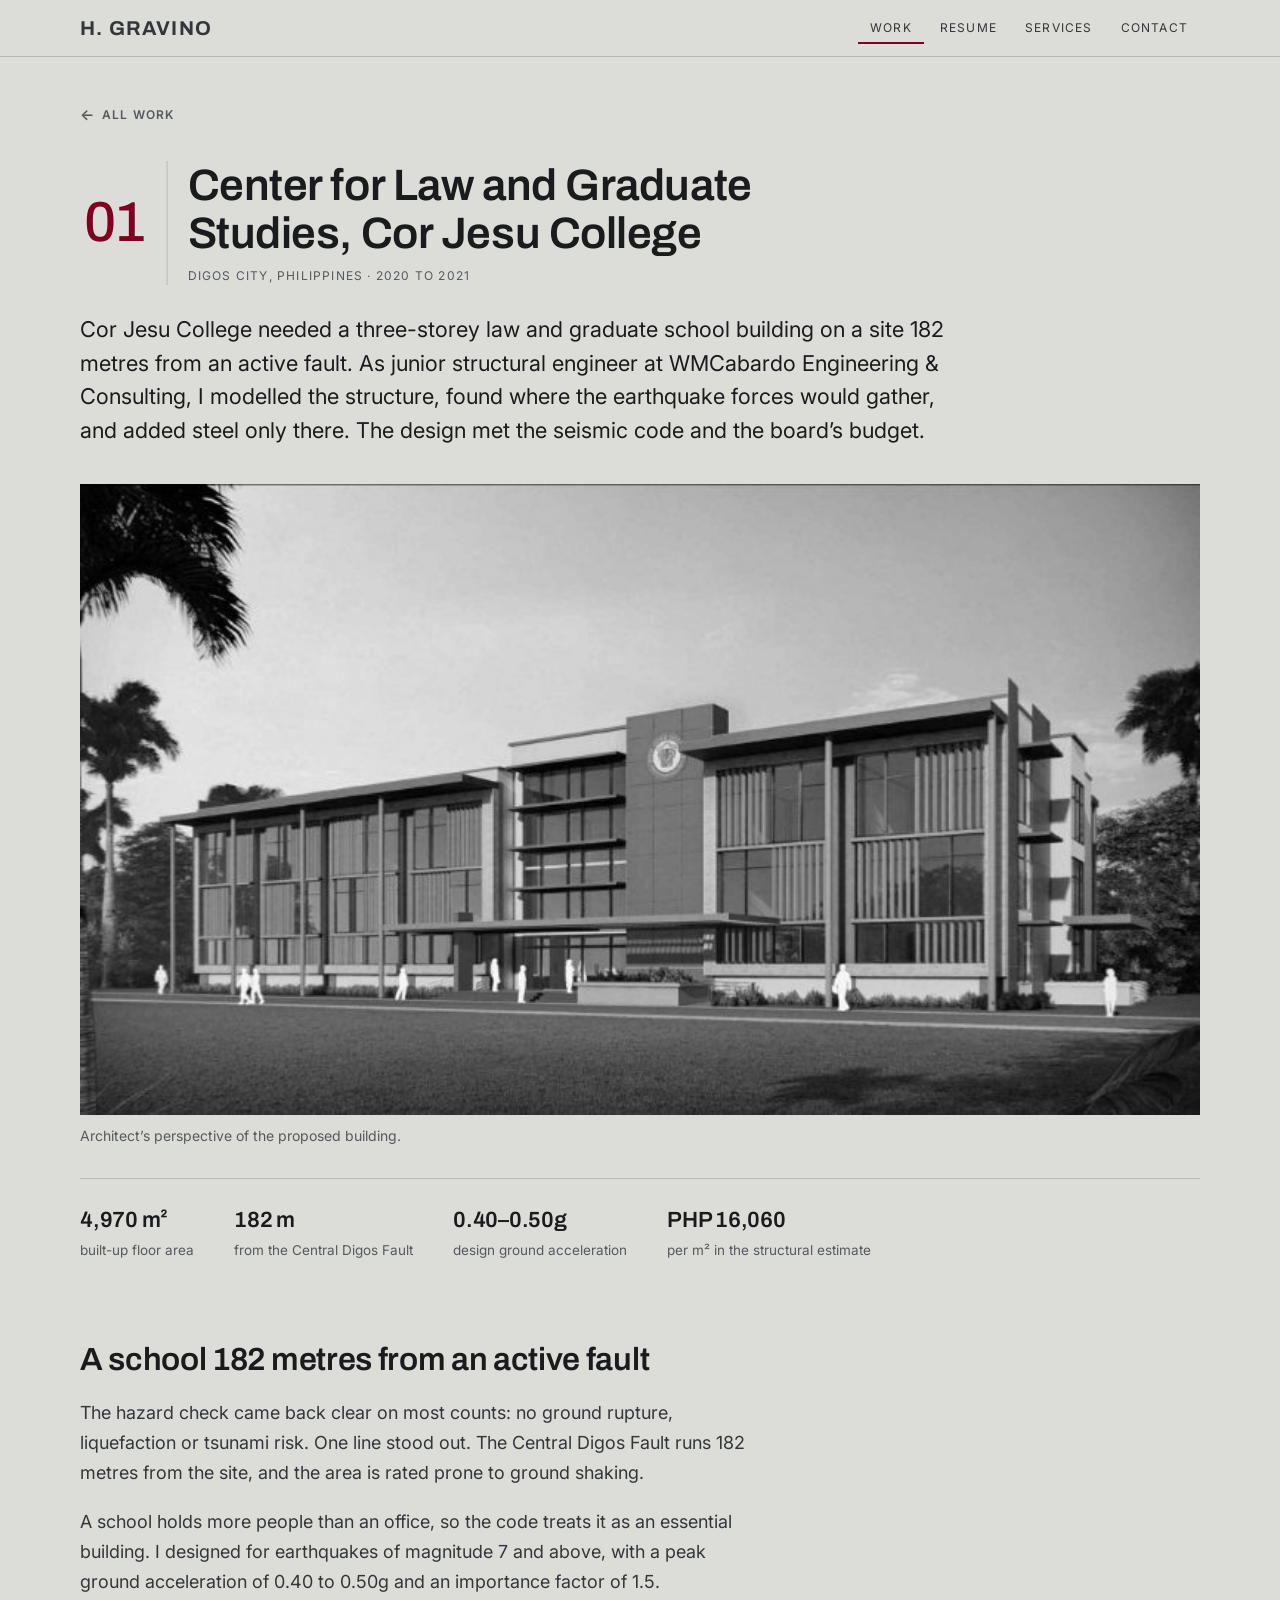
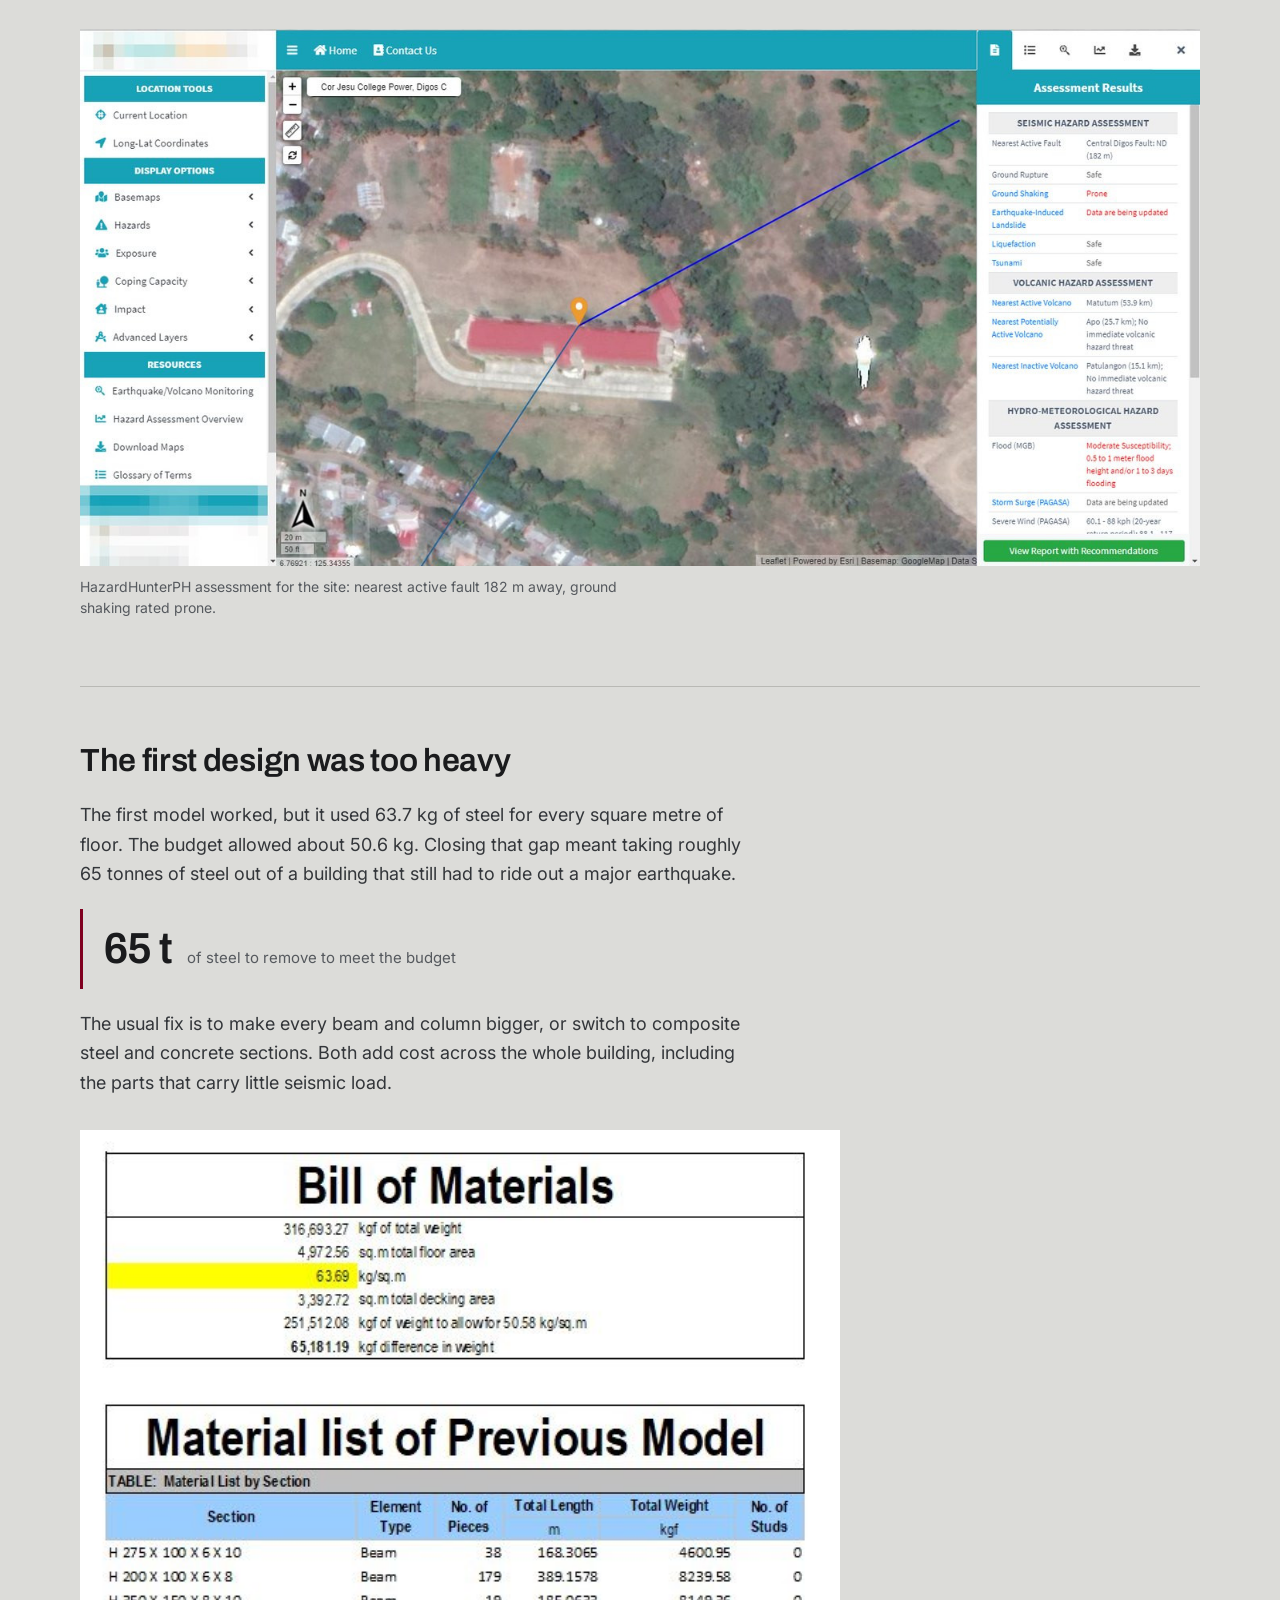
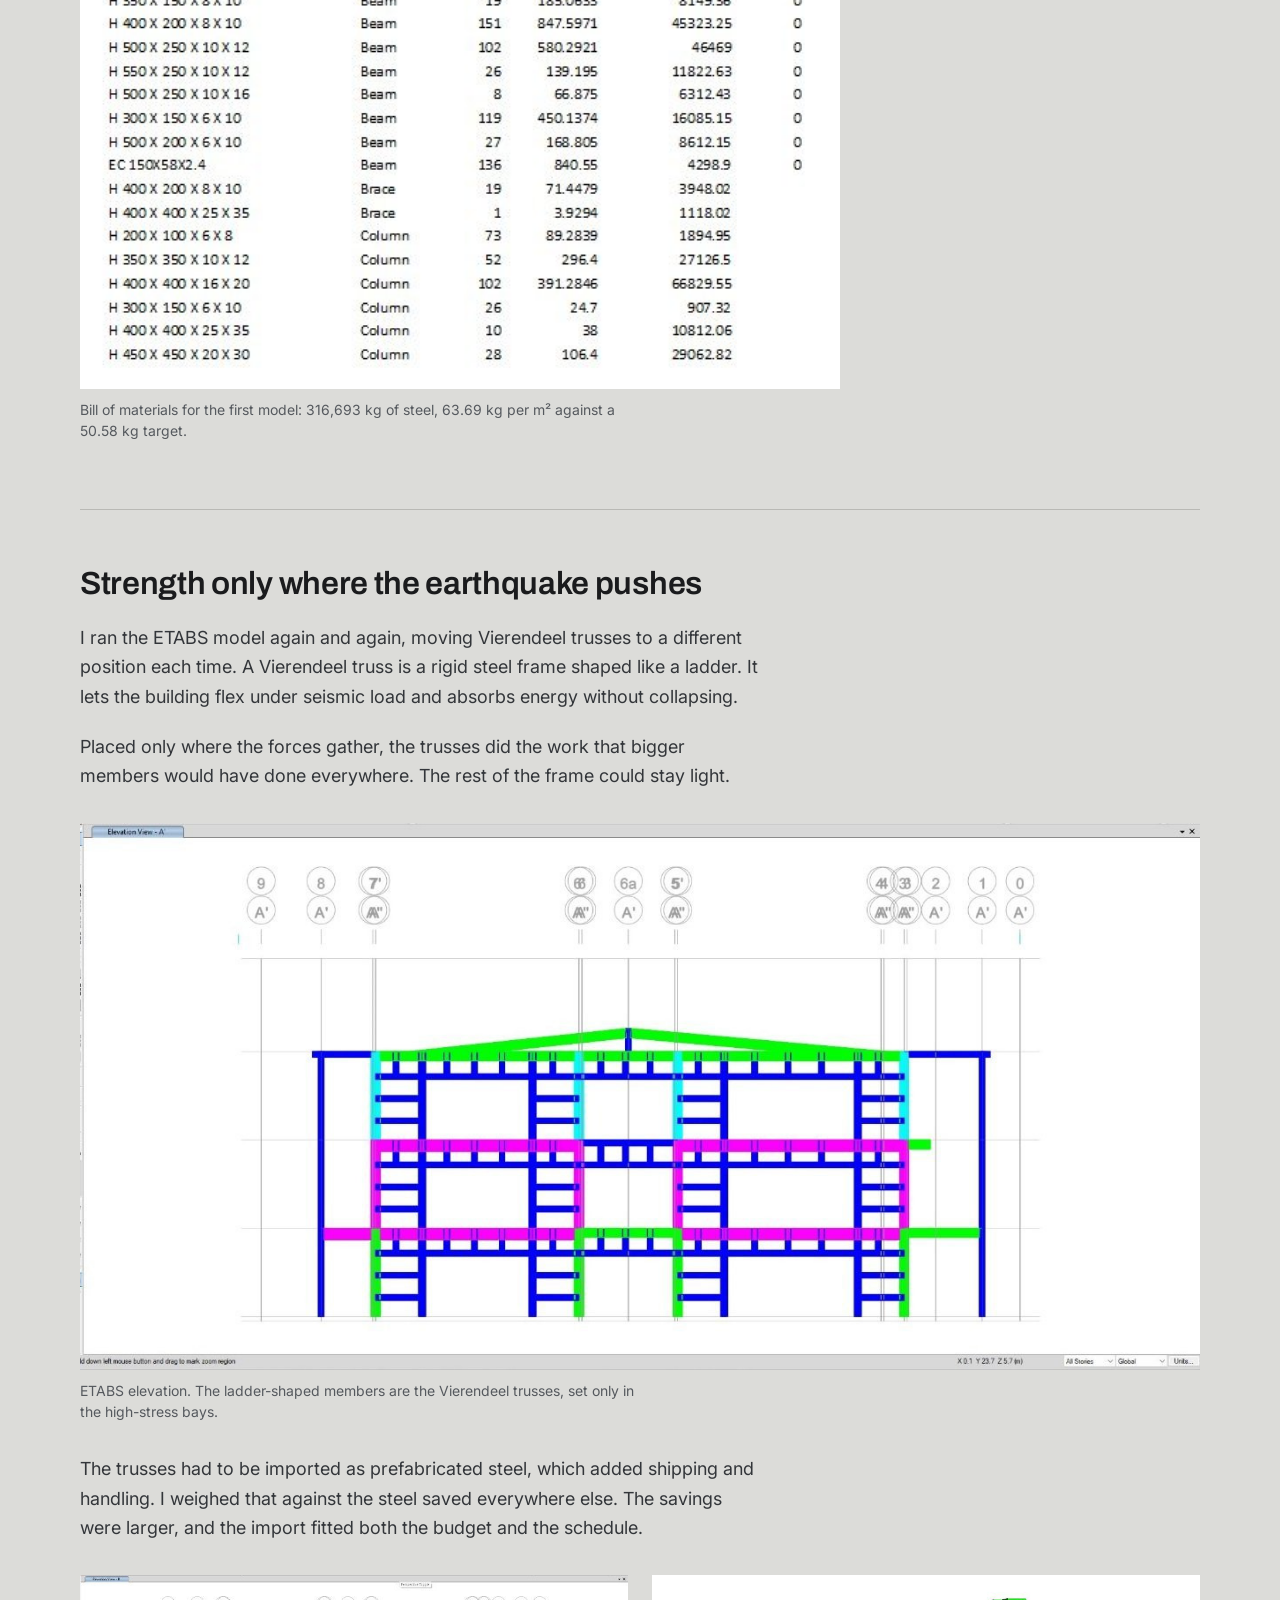
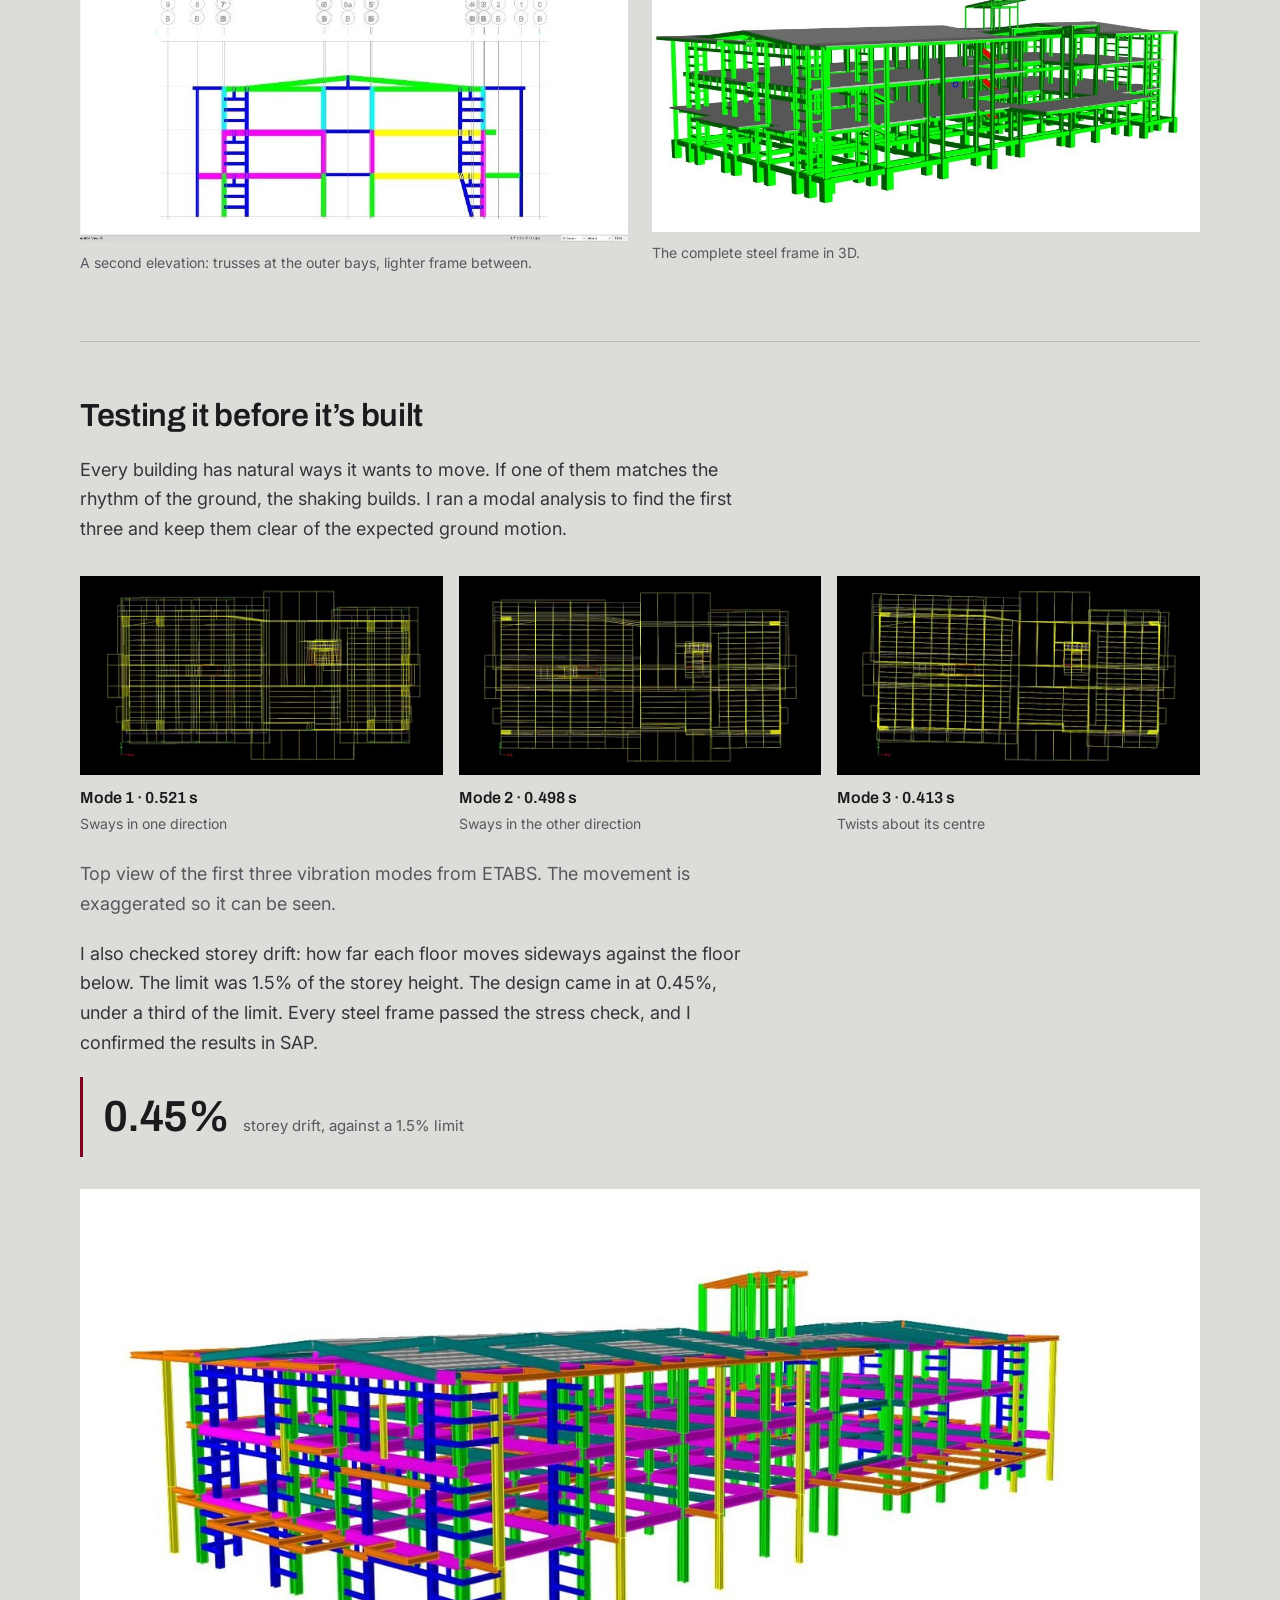
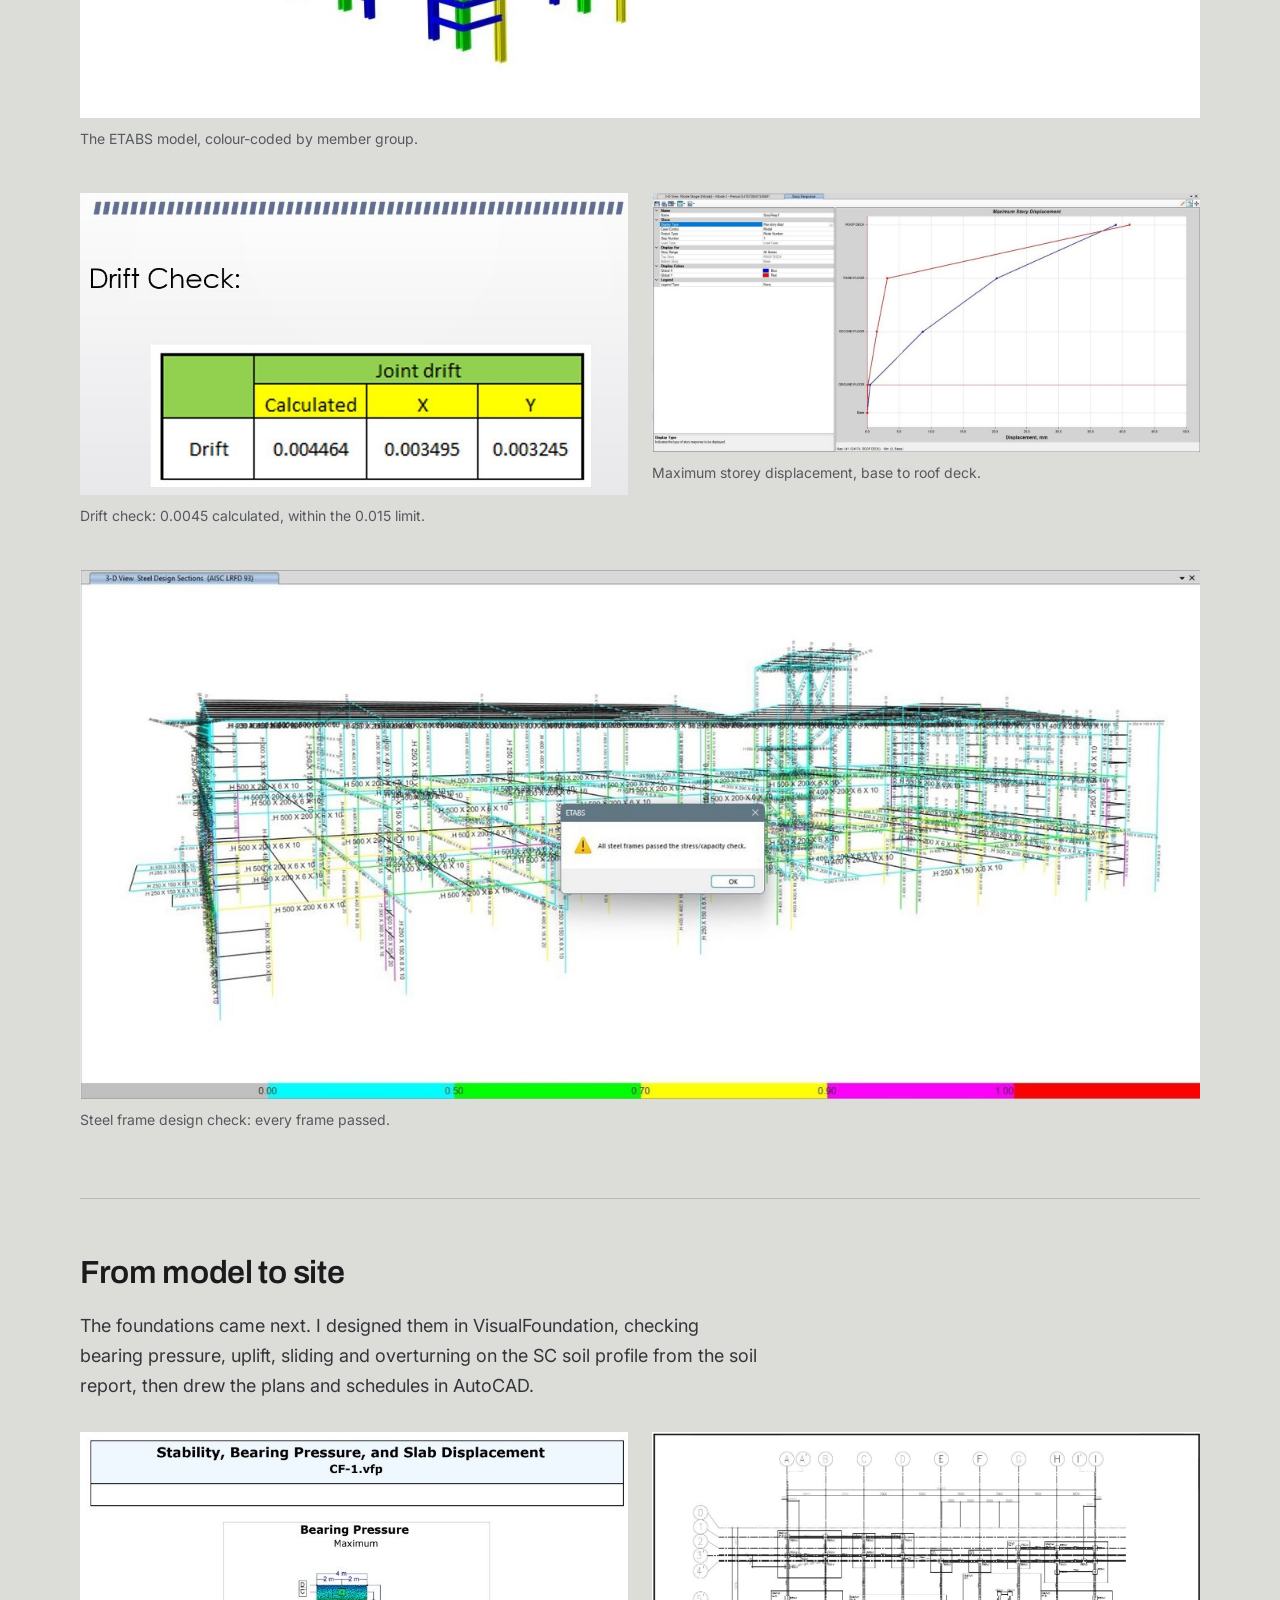
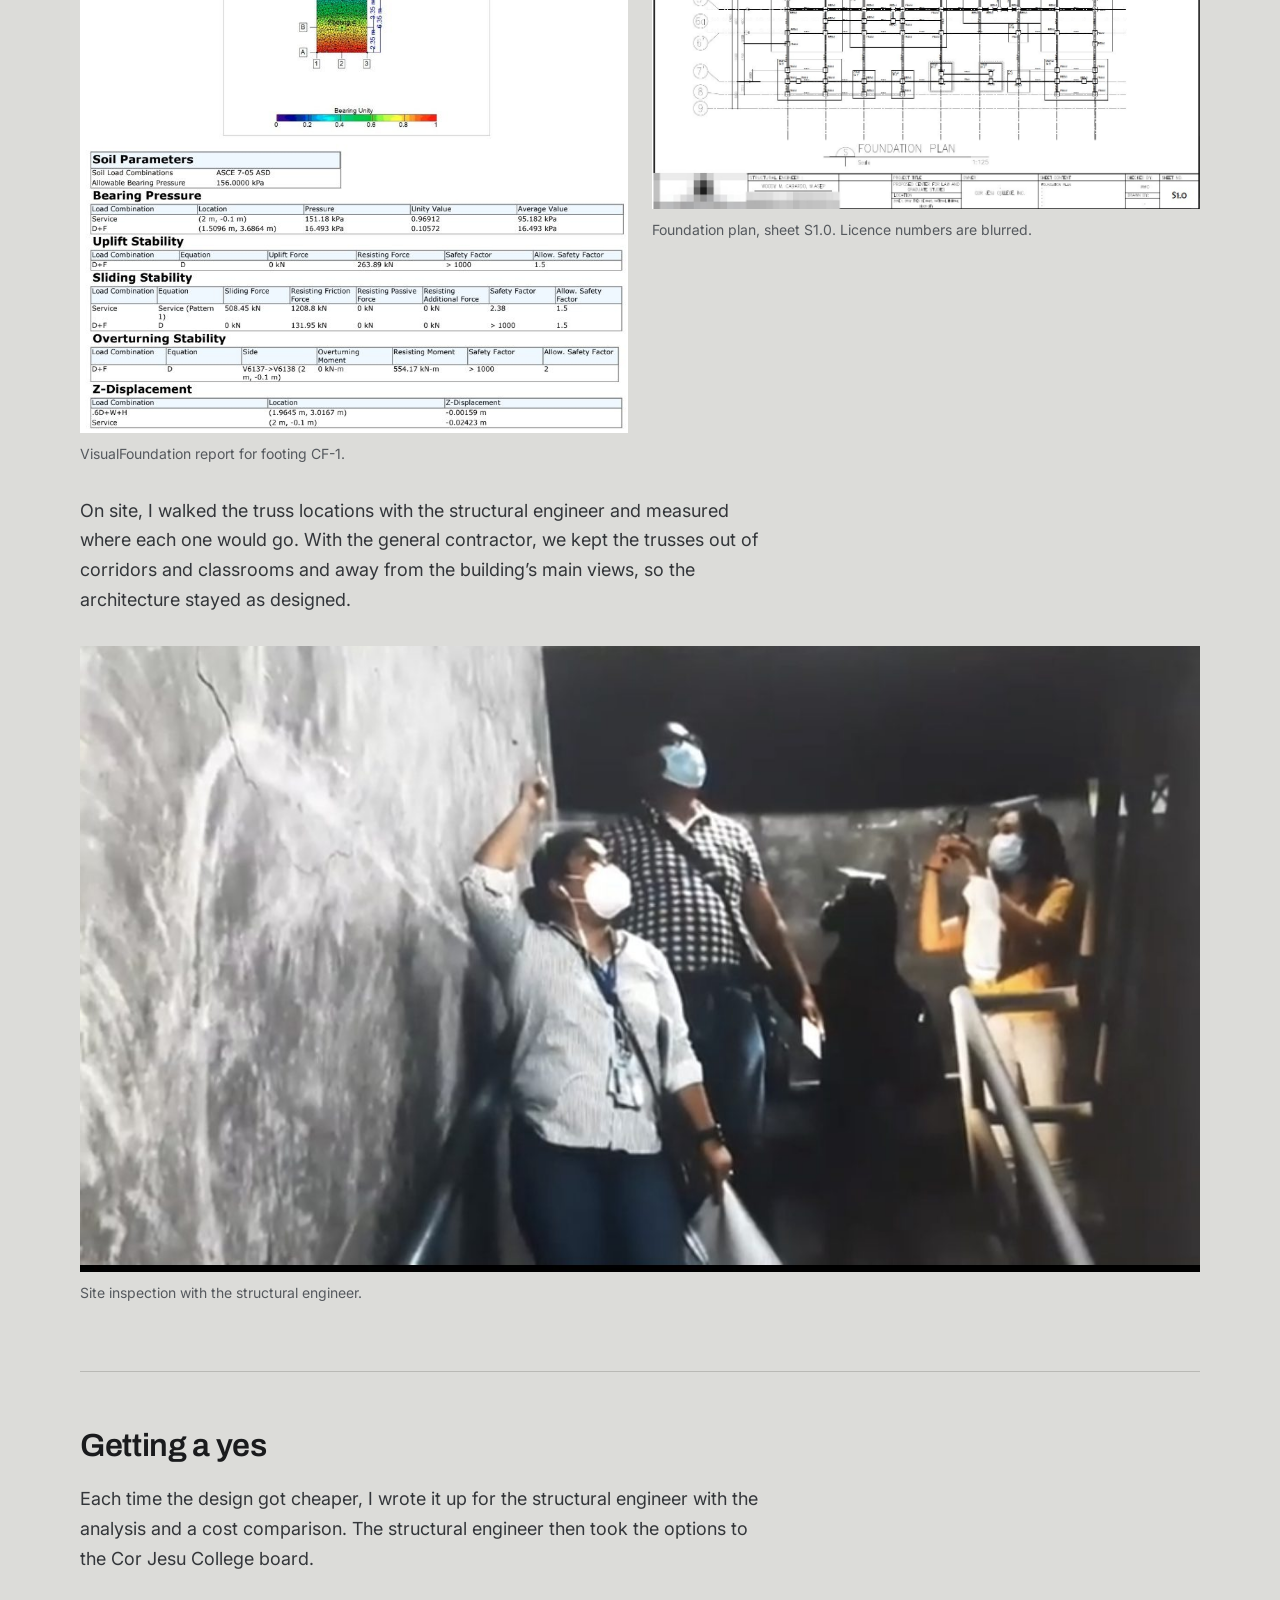
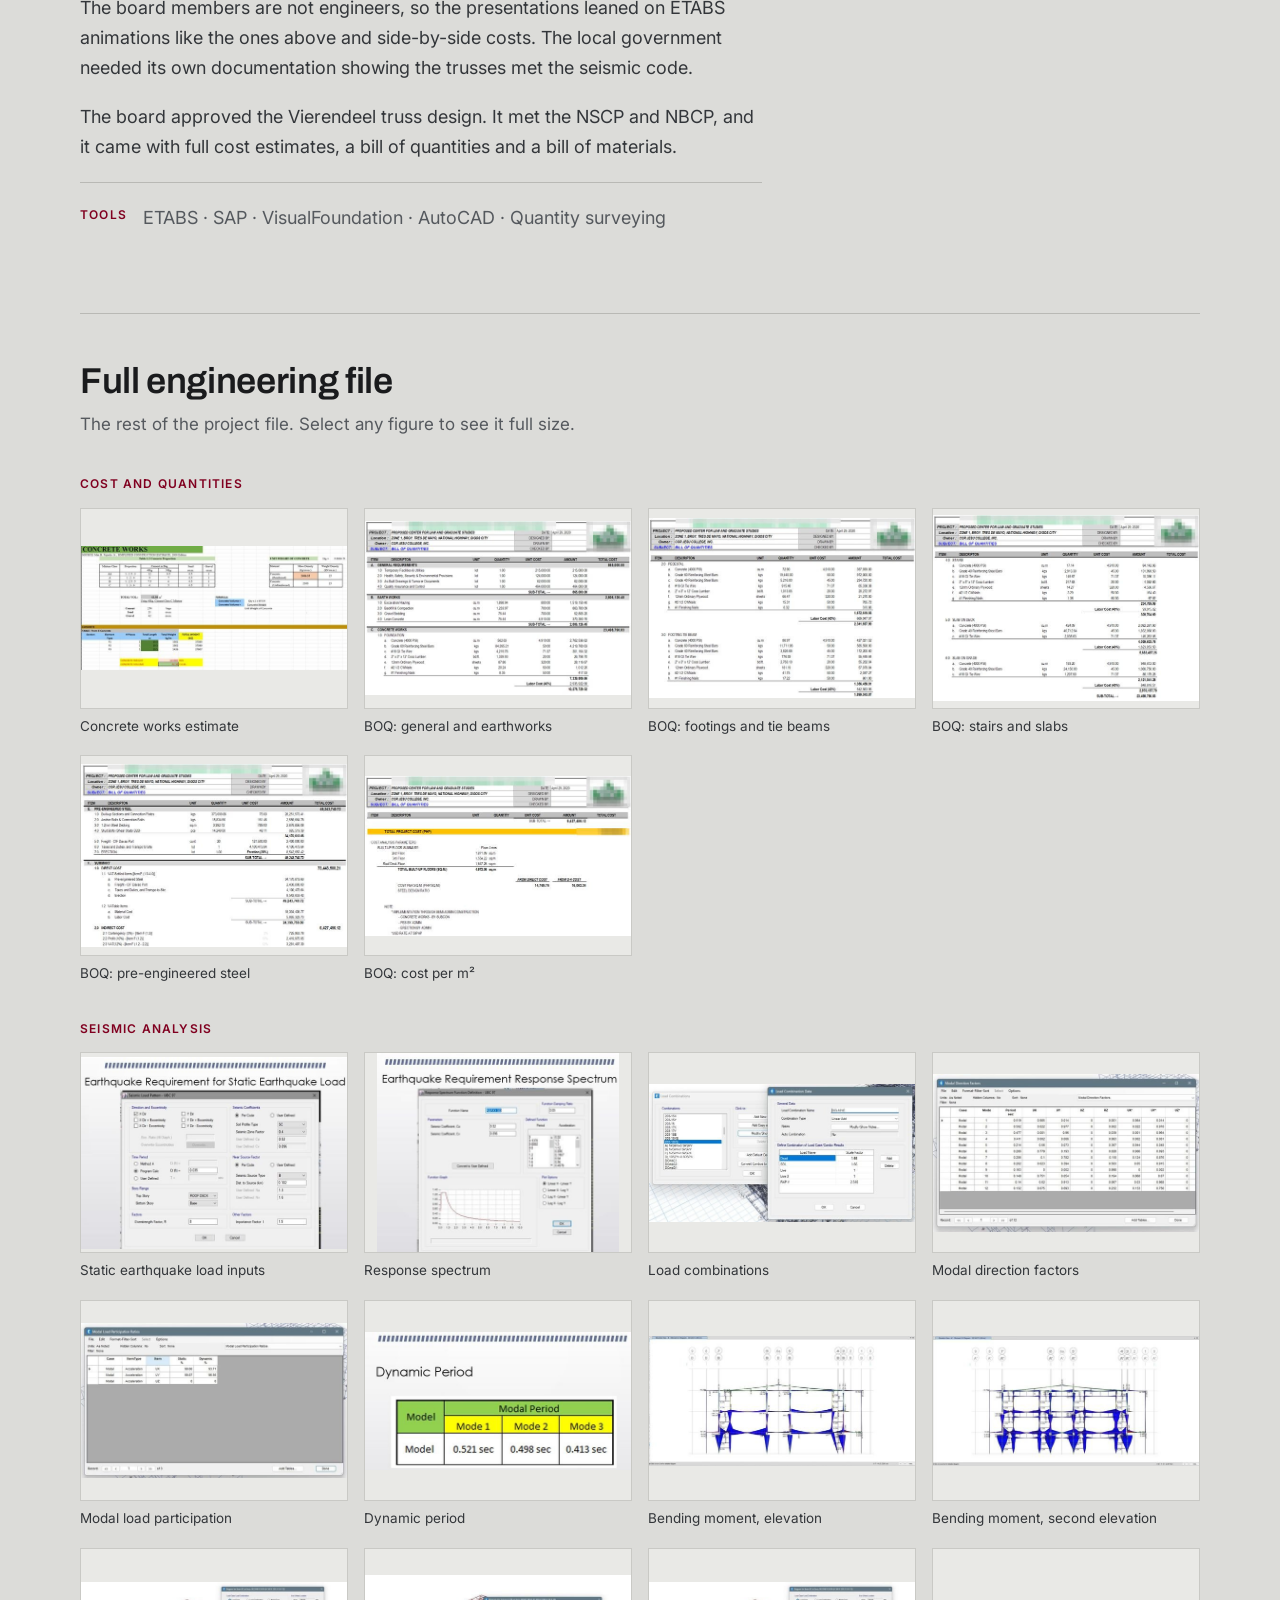
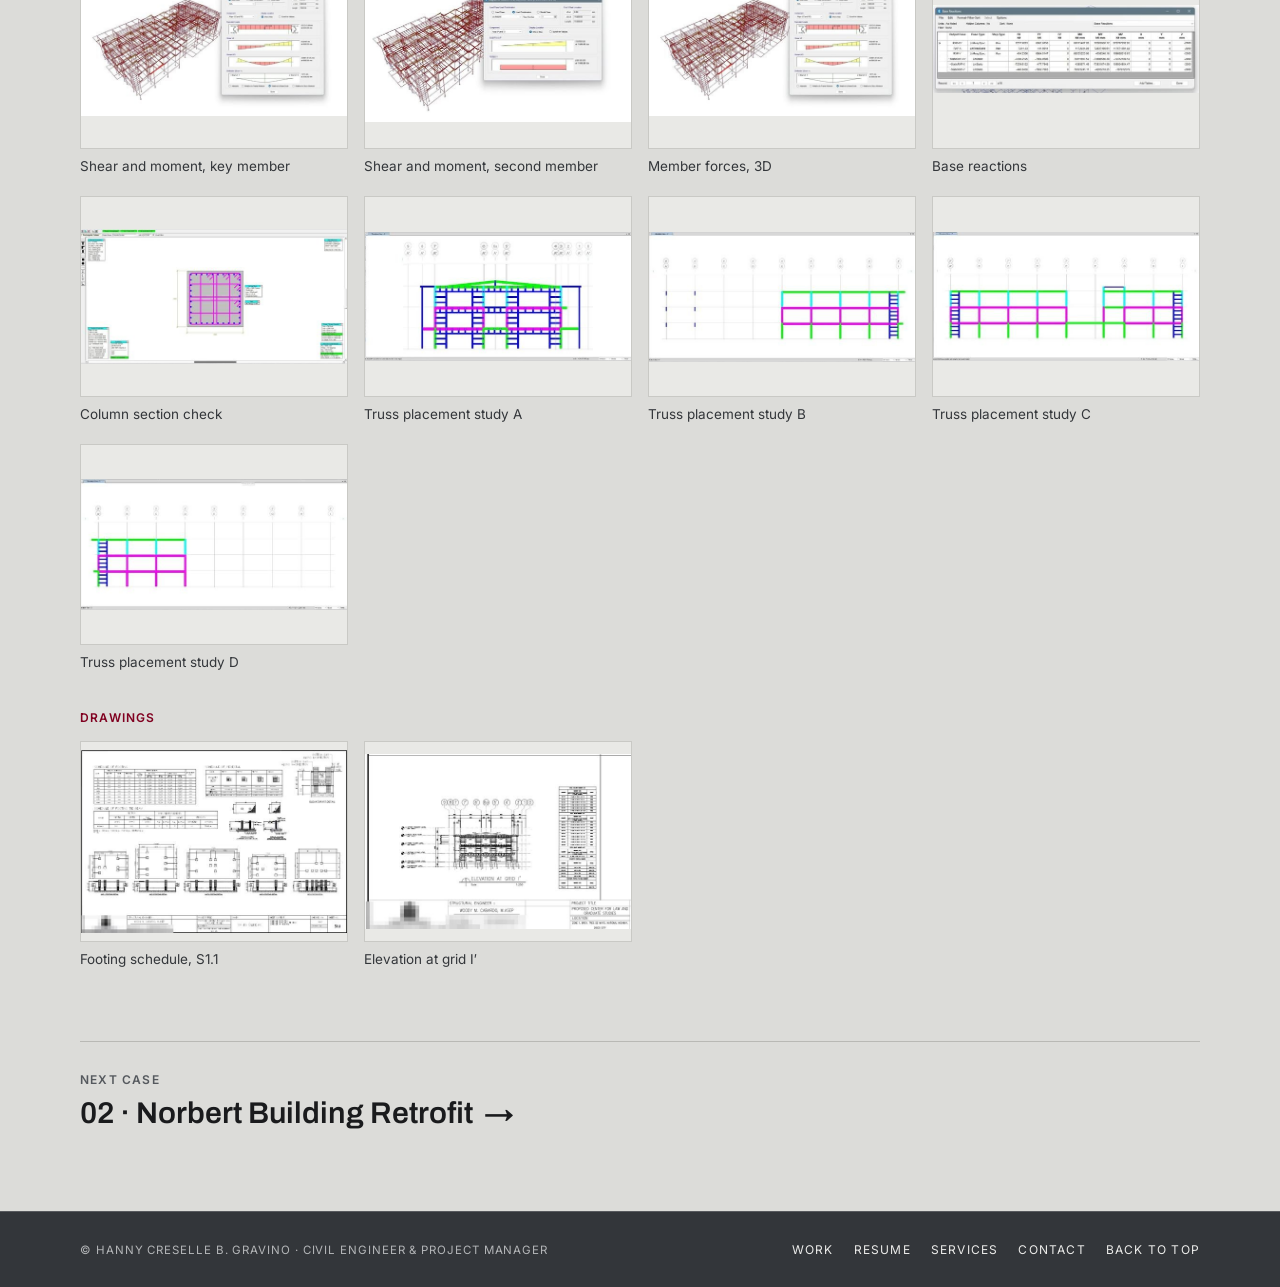
==== commit 01d8a681: "Add Services between Resume and Contact in every nav and footer Co-Authored-By: Claude Opus 5.5 <nor" ====
--- a/case-cor-jesu-law.html
+++ b/case-cor-jesu-law.html
@@ -20,6 +20,7 @@
       <ul class="nav-links">
         <li><a href="index.html#work" aria-current="true">Work</a></li>
         <li><a href="resume.html">Resume</a></li>
+        <li><a href="services.html">Services</a></li>
         <li><a href="contact.html">Contact</a></li>
       </ul>
     </nav>
@@ -235,6 +236,7 @@
       <ul class="foot-links">
         <li><a href="index.html#work">Work</a></li>
         <li><a href="resume.html">Resume</a></li>
+        <li><a href="services.html">Services</a></li>
         <li><a href="contact.html">Contact</a></li>
         <li><a href="#top">Back to top</a></li>
       </ul>
--- a/styles.css
+++ b/styles.css
@@ -393,6 +393,7 @@
 /* A real project image sits whole inside the 4:3 frame; screenshots have white grounds, so the frame matches. */
 .case-photo--img{display:block; padding:0; overflow:hidden; background:#fff;}
 .case-photo--img img{display:block; width:100%; height:100%; object-fit:contain; transition:transform 300ms cubic-bezier(0.2, 0, 0, 1);}
+.case-photo--roomy img{padding:7%;}
 .case:has(.case-link:hover) .case-photo--img img, .case-photo--img:hover img{transform:scale(1.03);}
 @media (prefers-reduced-motion: reduce){ .case-photo--img img{transition:none;} }
 .case-head{--num-size:clamp(44px, 4.4vw, 60px); display:flex; align-items:center; gap:20px;}
